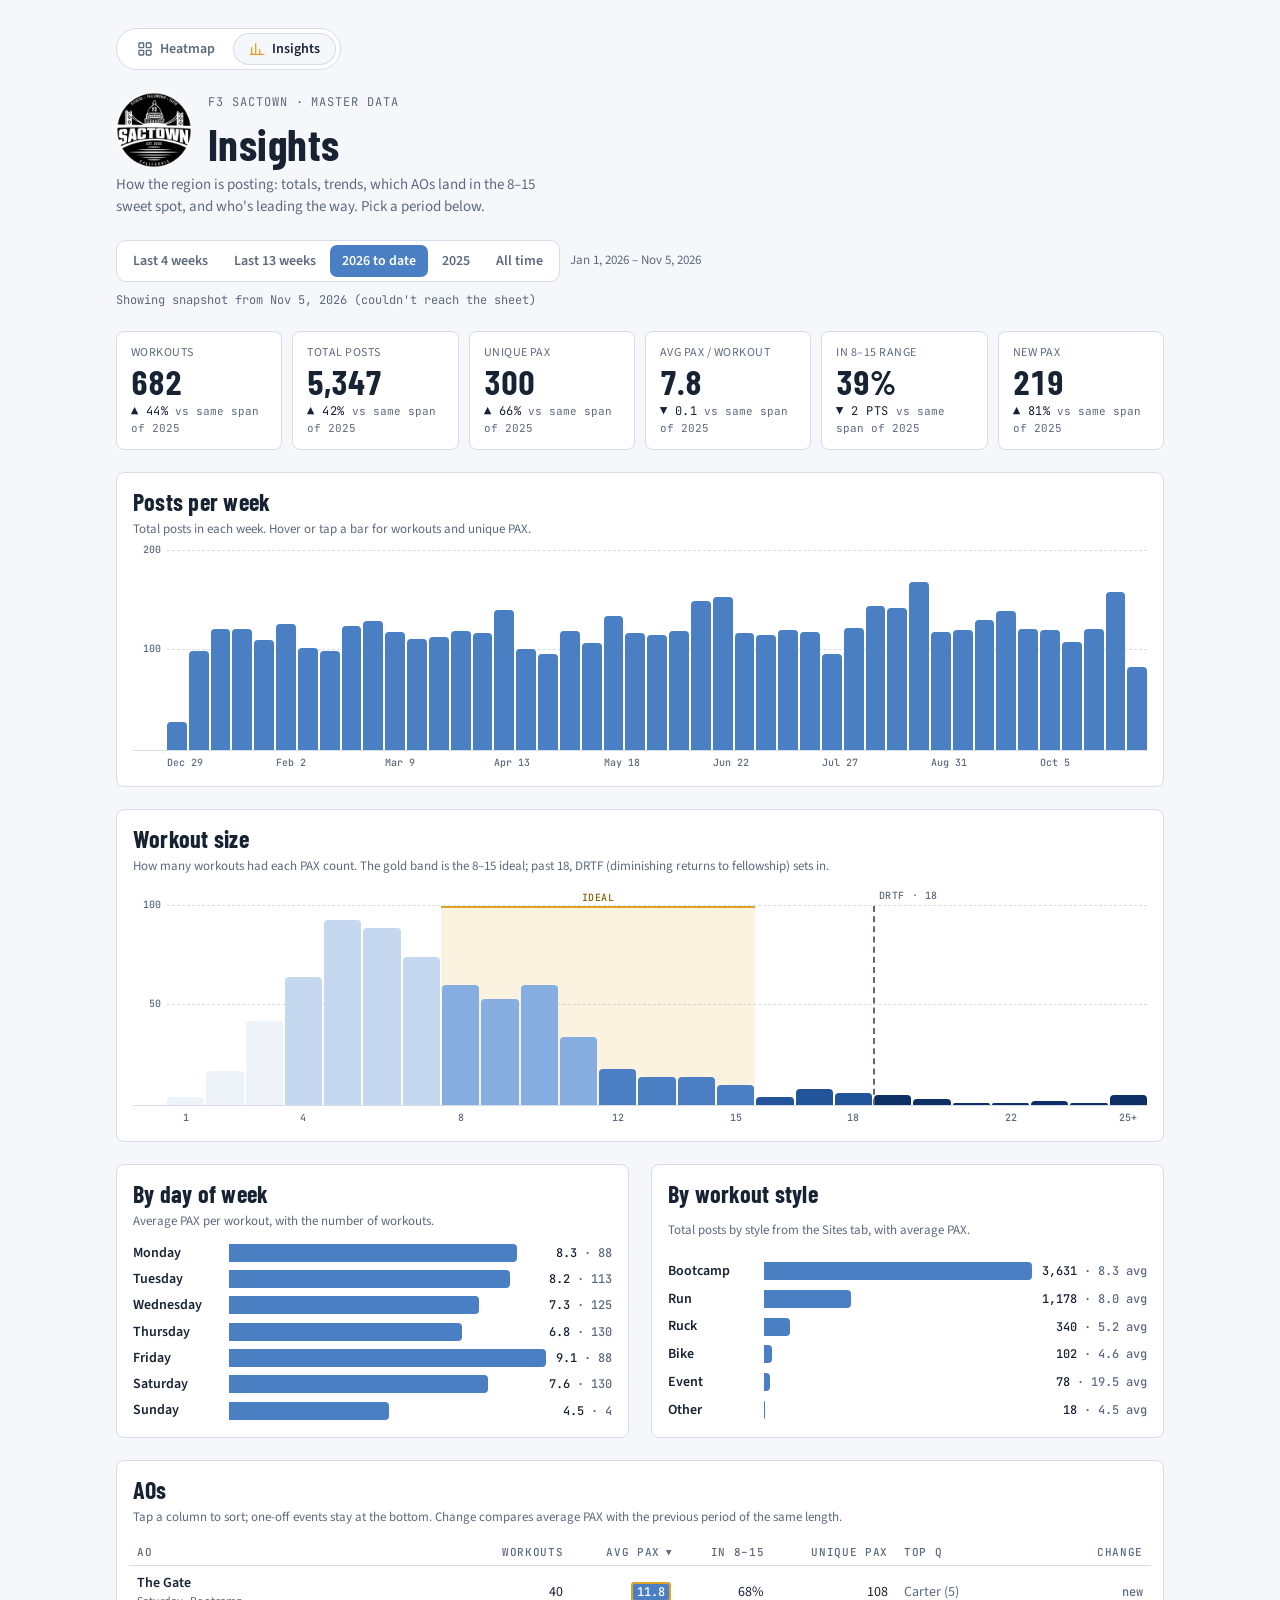
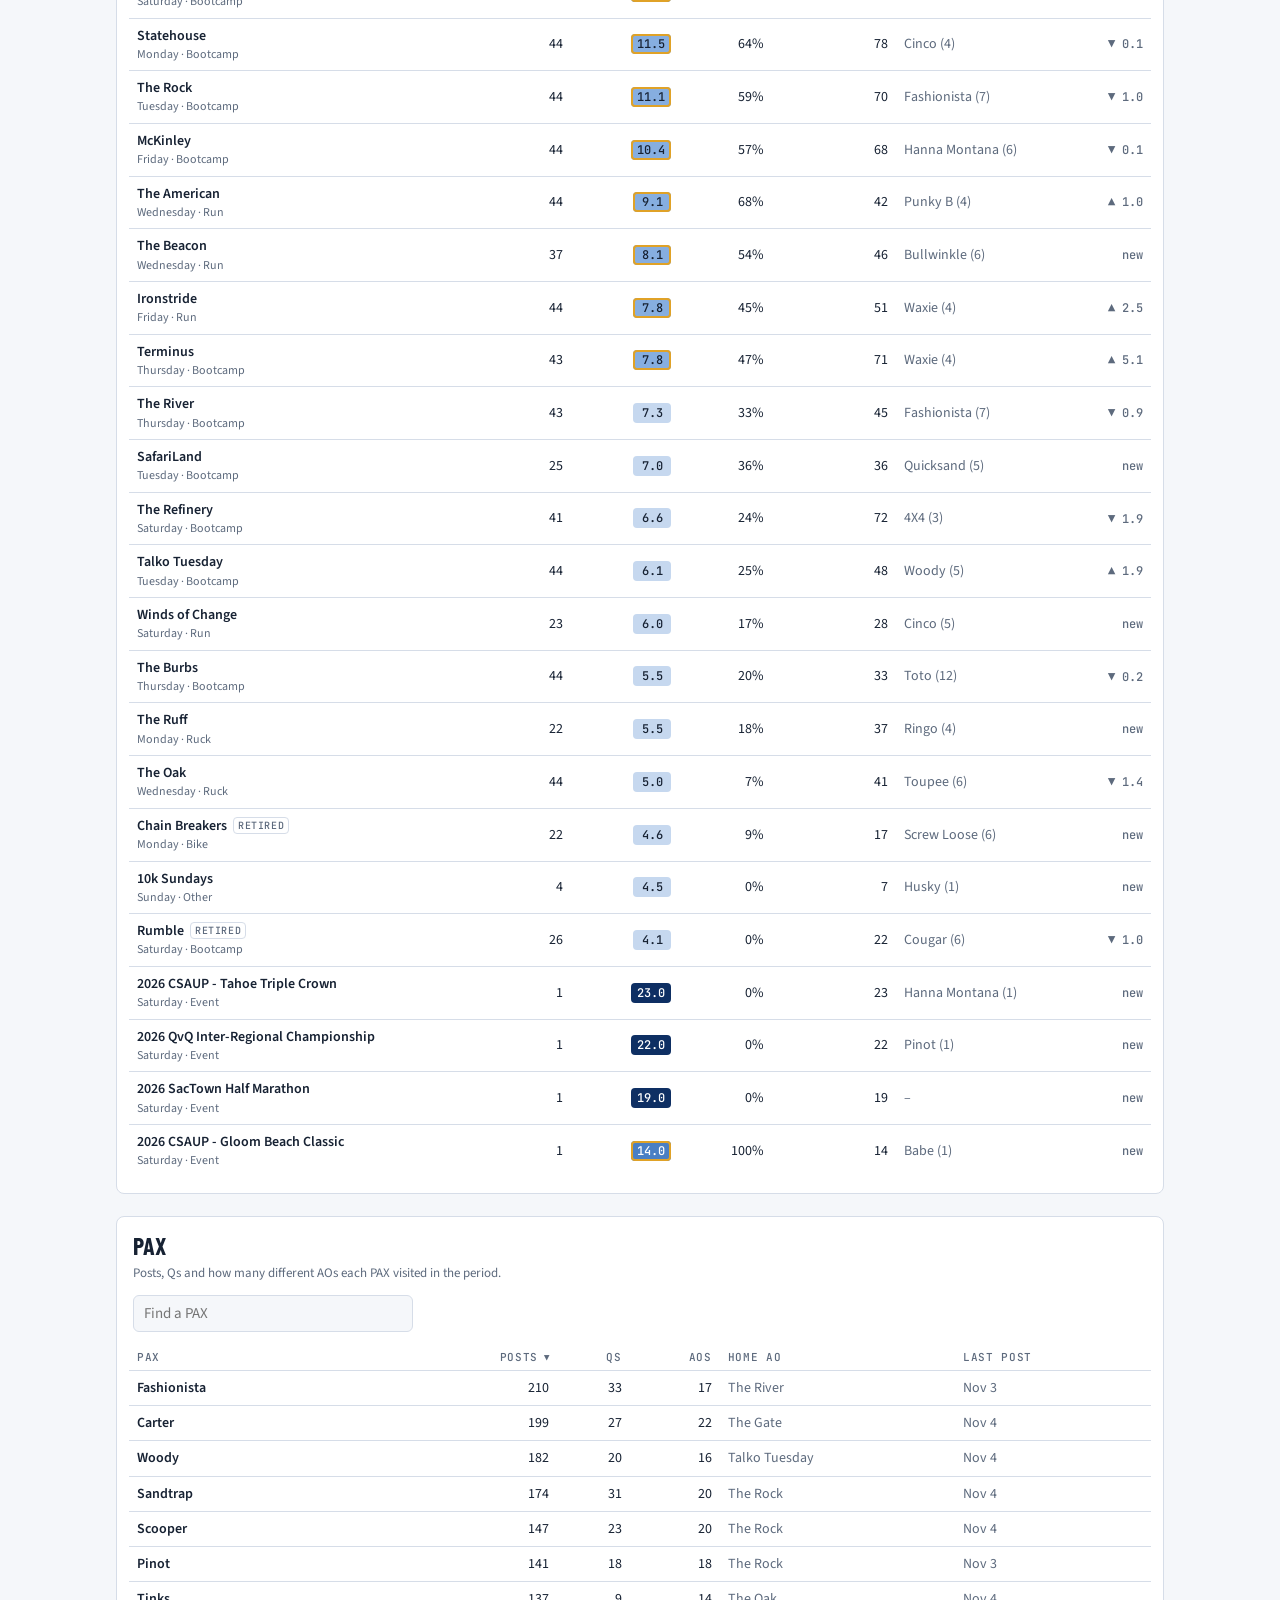
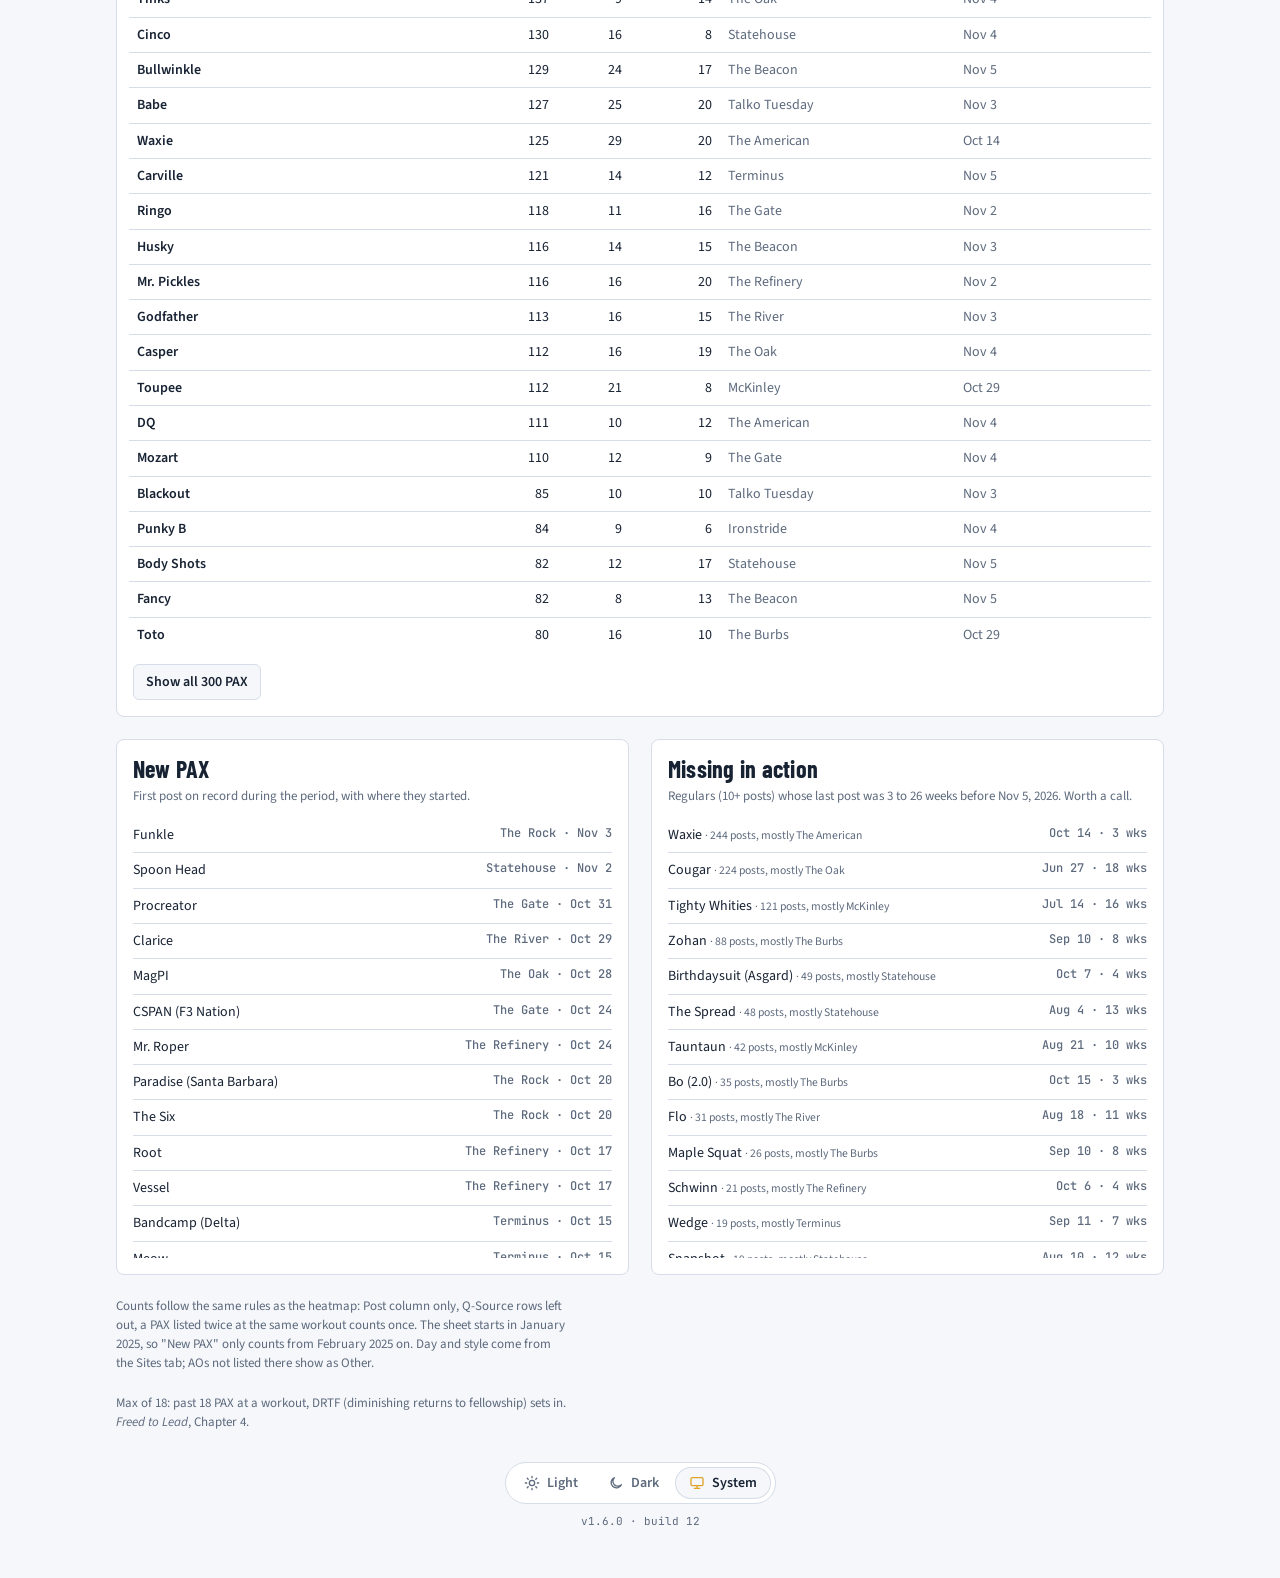
==== insights.html @ cd1b88bc "Add Insights page and split shared code into data.js, site.css, site.js (v1.6.0, build 12) Co-Author" ====
<!doctype html>
<html lang="en">
<head>
<meta charset="utf-8">
<meta name="viewport" content="width=device-width, initial-scale=1, viewport-fit=cover">
<link rel="icon" href="favicon.ico" sizes="any">
<link rel="icon" type="image/png" sizes="32x32" href="icons/favicon-32.png">
<link rel="icon" type="image/png" sizes="192x192" href="icons/icon-192.png">
<link rel="apple-touch-icon" href="icons/apple-touch-icon.png">
<title>SacTown Insights</title>
<meta name="color-scheme" content="light dark">
<script>try{const t=localStorage.getItem("hm-theme");if(t==="light"||t==="dark")document.documentElement.dataset.theme=t}catch(e){}</script>
<link rel="preconnect" href="https://fonts.googleapis.com">
<link rel="stylesheet" href="https://fonts.googleapis.com/css2?family=Barlow+Condensed:wght@600;700&family=Source+Sans+3:wght@400;600&family=JetBrains+Mono:wght@500&display=swap">
<link rel="stylesheet" href="site.css">
<style>
/* Insights: KPI tiles, charts and leaderboards for a chosen period */
.period{display:inline-flex;flex-wrap:wrap;gap:2px;padding:4px;border:1px solid var(--line);border-radius:10px;background:var(--surface)}
.period button{all:unset;cursor:pointer;padding:6px 12px;border-radius:7px;font:600 14px var(--body);color:var(--muted);white-space:nowrap}
.period button:hover{color:var(--ink)}
.period button[aria-pressed="true"]{background:var(--h4);color:var(--t4)}
.period button:focus-visible{outline:2px solid var(--ink);outline-offset:2px}
.range{font-size:13px;color:var(--muted)}

.kpis{display:grid;grid-template-columns:repeat(auto-fit,minmax(150px,1fr));gap:10px}
.kpi{background:var(--surface);border:1px solid var(--line);border-radius:8px;padding:12px 14px;display:grid;gap:4px;align-content:start}
.kpi span{font-size:12px;color:var(--muted);letter-spacing:.04em;text-transform:uppercase}
.kpi b{font-family:var(--display);font-size:34px;line-height:1;font-variant-numeric:tabular-nums}
.kpi small{font-family:var(--mono);font-size:11px;color:var(--muted)}
.kpi small .up::before{content:"▲ "}.kpi small .down::before{content:"▼ "}
.kpi small .up,.kpi small .down{color:var(--ink)}

.panel{background:var(--surface);border:1px solid var(--line);border-radius:8px;padding:16px;display:grid;gap:12px;min-width:0}
.panel h2{font-family:var(--display);font-size:24px;font-weight:700;margin:0;line-height:1.05;letter-spacing:.01em}
.panel .sub{margin:-6px 0 0;font-size:13px;color:var(--muted)}
.two{display:grid;grid-template-columns:1fr 1fr;gap:22px}
@media (max-width:760px){.two{grid-template-columns:1fr}}

/* column charts */
.cols{position:relative;height:200px;display:flex;align-items:flex-end;gap:2px;padding-left:34px;border-bottom:1px solid var(--line)}
.cols .gl{position:absolute;left:34px;right:0;border-top:1px dashed var(--line);pointer-events:none}
.cols .gl span{position:absolute;right:calc(100% + 6px);top:-8px;font:500 10px var(--mono);color:var(--muted)}
.cols .bar{flex:1;min-width:2px;height:100%;display:flex;align-items:flex-end;cursor:default;position:relative;z-index:1}
.cols .bar i{display:block;width:100%;background:var(--h4);border-radius:4px 4px 0 0;min-height:1px}
.cols .bar:hover i,.cols .bar.on i{filter:brightness(1.18)}
.xlab{display:flex;gap:2px;padding-left:34px;font:500 10px var(--mono);color:var(--muted);height:14px;margin-top:5px}
.xlab span{flex:1;min-width:2px;text-align:center;white-space:nowrap;overflow:visible}
.cols .band{position:absolute;bottom:0;top:0;background:color-mix(in srgb,var(--ideal) var(--band-mix,14%),transparent);border-top:2px solid var(--ideal);pointer-events:none;z-index:0}
.cols .band span,.cols .cap span{position:absolute;top:-17px;left:50%;transform:translateX(-50%);font:500 10px var(--mono);letter-spacing:.06em;color:var(--ideal-ink);white-space:nowrap}
.cols .cap{position:absolute;bottom:0;top:0;border-left:2px dashed var(--muted);pointer-events:none;z-index:2}
.cols .cap span{color:var(--muted);left:4px;transform:none}
.hist{margin-top:18px}

/* horizontal bars */
.hbars{display:grid;gap:6px}
.hb{display:grid;grid-template-columns:86px 1fr auto;align-items:center;gap:10px;font-size:14px}
.hb .lab{font-weight:600;white-space:nowrap;overflow:hidden;text-overflow:ellipsis}
.hb .track{height:18px;position:relative}
.hb .track i{position:absolute;inset:0 auto 0 0;background:var(--h4);border-radius:0 4px 4px 0}
.hb .val{font:500 12px var(--mono);color:var(--muted);text-align:right;white-space:nowrap}
.hb .val b{color:var(--ink);font-weight:500}

/* tables */
.tbl-wrap{overflow-x:auto;margin:0 -4px}
table.t{border-collapse:collapse;width:100%;font-size:14px;font-variant-numeric:tabular-nums}
table.t th{font:500 11px var(--mono);letter-spacing:.06em;text-transform:uppercase;color:var(--muted);text-align:right;padding:6px 8px;border-bottom:1px solid var(--line);white-space:nowrap}
table.t th:first-child,table.t td:first-child,table.t th.l{text-align:left}
table.t th button{all:unset;cursor:pointer}
table.t th button:hover{color:var(--ink)}
table.t th button:focus-visible{outline:2px solid var(--ink);outline-offset:2px}
table.t th[aria-sort] button::after{content:" ▼";font-size:9px}
table.t th[aria-sort="ascending"] button::after{content:" ▲"}
table.t td{padding:7px 8px;border-bottom:1px solid var(--line);text-align:right;white-space:nowrap}
table.t td.name{font-weight:600;white-space:normal;min-width:120px}
table.t td.name small{display:block;font-weight:400;font-size:12px;color:var(--muted)}
table.t td.l{text-align:left;color:var(--muted)}
table.t tr:last-child td{border-bottom:0}
.avgcell{display:inline-flex;align-items:center;gap:8px;justify-content:flex-end}
.chip{display:inline-block;min-width:38px;padding:2px 6px;border-radius:4px;font:500 12px var(--mono);text-align:center}
.chip.ideal{box-shadow:inset 0 0 0 2px var(--ideal)}
.delta{font:500 12px var(--mono);color:var(--muted)}
.tag{font:500 10px var(--mono);letter-spacing:.06em;text-transform:uppercase;color:var(--muted);border:1px solid var(--line);border-radius:4px;padding:1px 4px;margin-left:6px;vertical-align:1px}
.tools{display:flex;flex-wrap:wrap;gap:10px;align-items:center}
.tools input{font:15px var(--body);color:var(--ink);background:var(--bg);border:1px solid var(--line);border-radius:6px;padding:7px 10px;min-width:0;flex:1;max-width:280px}
.tools input:focus-visible{outline:2px solid var(--ink);outline-offset:1px}
.more{font:600 14px var(--body);color:var(--ink);background:var(--bg);border:1px solid var(--line);border-radius:6px;padding:7px 12px;cursor:pointer;justify-self:start}
.more:focus-visible{outline:2px solid var(--ink);outline-offset:2px}
.list{display:grid;gap:0;margin:0;padding:0;list-style:none;font-size:14px}
.list li{display:flex;justify-content:space-between;gap:12px;padding:7px 0;border-bottom:1px solid var(--line)}
.list li:last-child{border-bottom:0}
.list li span:last-child{color:var(--muted);font:500 12px var(--mono);text-align:right;white-space:nowrap}
.empty{color:var(--muted);font-size:14px;margin:0}

[data-theme="dark"] .cols .band{--band-mix:9%}
@media (prefers-color-scheme:dark){:root:not([data-theme="light"]) .cols .band{--band-mix:9%}}
#tip{position:fixed;z-index:10;pointer-events:none;background:var(--ink);color:var(--bg);font:500 12px var(--mono);padding:6px 8px;border-radius:5px;white-space:pre;line-height:1.5;opacity:0;transition:opacity .08s}
#tip.on{opacity:1}
@media (max-width:600px){.cols{height:160px;padding-left:28px}.cols .gl{left:28px}.xlab{padding-left:28px}.hb{grid-template-columns:72px 1fr auto;font-size:13px}.kpi b{font-size:28px}}
</style>
</head>
<body>

<div class="wrap">
  <nav class="tabs" aria-label="Pages">
    <a href="./"><svg viewBox="0 0 24 24" fill="none" stroke="currentColor" stroke-width="2" stroke-linejoin="round" aria-hidden="true"><rect x="3" y="3" width="7" height="7" rx="1"/><rect x="14" y="3" width="7" height="7" rx="1"/><rect x="3" y="14" width="7" height="7" rx="1"/><rect x="14" y="14" width="7" height="7" rx="1"/></svg>Heatmap</a>
    <a href="insights.html" aria-current="page"><svg viewBox="0 0 24 24" fill="none" stroke="currentColor" stroke-width="2" stroke-linecap="round" aria-hidden="true"><path d="M4 20V10M10 20V4M16 20v-7M22 20H2"/></svg>Insights</a>
  </nav>  <header>
    <a class="brand" href="https://f3sactown.com/" aria-label="F3 SacTown home"><img src="icons/icon-192.png" alt="F3 SacTown logo" width="76" height="76"></a>
    <div class="eyebrow">F3 SacTown · Master Data</div>
    <h1 id="title">Insights</h1>
    <p class="lede">How the region is posting: totals, trends, which AOs land in the 8–15 sweet spot, and who's leading the way. Pick a period below.</p>
  </header>

  <div class="controls">
    <div class="period" id="period" role="group" aria-label="Period"></div>
    <span class="range" id="range"></span>
  </div>
  <span class="source" id="source" style="margin-top:-12px">Loading…</span>

  <div class="kpis" id="kpis"></div>

  <section class="panel">
    <h2 id="trendTitle">Posts per week</h2>
    <p class="sub">Total posts in each <span id="trendUnit">week</span>. Hover or tap a bar for workouts and unique PAX.</p>
    <div><div class="cols" id="trend"></div><div class="xlab" id="trendX"></div></div>
  </section>

  <section class="panel">
    <h2>Workout size</h2>
    <p class="sub">How many workouts had each PAX count. The gold band is the 8–15 ideal; past 18, DRTF (diminishing returns to fellowship) sets in.</p>
    <div class="hist"><div class="cols" id="hist"></div><div class="xlab" id="histX"></div></div>
  </section>

  <div class="two">
    <section class="panel">
      <h2>By day of week</h2>
      <p class="sub">Average PAX per workout, with the number of workouts.</p>
      <div class="hbars" id="dow"></div>
    </section>
    <section class="panel">
      <h2>By workout style</h2>
      <p class="sub">Total posts by style from the Sites tab, with average PAX.</p>
      <div class="hbars" id="style"></div>
    </section>
  </div>

  <section class="panel">
    <h2>AOs</h2>
    <p class="sub">Tap a column to sort; one-off events stay at the bottom. Change compares average PAX with the previous period of the same length.</p>
    <div class="tbl-wrap"><table class="t" id="aoTable"></table></div>
  </section>

  <section class="panel">
    <h2>PAX</h2>
    <p class="sub">Posts, Qs and how many different AOs each PAX visited in the period.</p>
    <div class="tools"><input type="search" id="paxSearch" placeholder="Find a PAX" aria-label="Find a PAX"></div>
    <div class="tbl-wrap"><table class="t" id="paxTable"></table></div>
    <button class="more" id="paxMore" type="button"></button>
  </section>

  <div class="two">
    <section class="panel">
      <h2>New PAX</h2>
      <p class="sub">First post on record during the period, with where they started.</p>
      <ul class="list" id="newPax"></ul>
    </section>
    <section class="panel">
      <h2>Missing in action</h2>
      <p class="sub" id="miaSub">Regulars (10+ posts) whose last post was 3 to 26 weeks ago. Worth a call.</p>
      <ul class="list" id="mia"></ul>
    </section>
  </div>

  <p class="notes">Counts follow the same rules as the heatmap: Post column only, Q-Source rows left out, a PAX listed twice at the same workout counts once. The sheet starts in January 2025, so "New PAX" only counts from February 2025 on. Day and style come from the Sites tab; AOs not listed there show as Other.</p>
  <p class="notes">Max of 18: past 18 PAX at a workout, DRTF (diminishing returns to fellowship) sets in. <cite>Freed to Lead</cite>, Chapter 4.</p>
  <footer class="foot" id="foot"></footer>
</div>
<div id="tip" role="tooltip"></div>

<script src="data.js"></script>
<script src="site.js"></script>
<script src="insights.js"></script>
</body>
</html>
---- site.css ----
/* Shared by every page: colour tokens (light + dark), type, header, stats, notes, tabs and footer */
*{box-sizing:border-box}body{margin:0}
:root{
  --bg:#f5f7fa; --surface:#ffffff; --ink:#172233; --muted:#5d6a7d; --line:#d6dde8;
  --h1:#eef3fa; --h2:#c6d8ef; --h3:#86aee0; --h4:#4a7fc4; --h5:#22549a; --h6:#0e2f63;
  --t1:#172233; --t2:#172233; --t3:#172233; --t4:#ffffff; --t5:#ffffff; --t6:#ffffff;
  --ideal:#e0a227; --ideal-ink:#8a5f0b;
  --display:"Barlow Condensed","Arial Narrow",system-ui,sans-serif;
  --body:"Source Sans 3",system-ui,-apple-system,"Segoe UI",sans-serif;
  --mono:"JetBrains Mono",ui-monospace,Menlo,monospace;
  color-scheme:light;
}
/* Dark theme: the heat ramp runs dim to bright so busy workouts still stand out */
@media (prefers-color-scheme:dark){:root:not([data-theme="light"]){
  --bg:#0f1520; --surface:#171f2d; --ink:#e6ecf5; --muted:#93a1b5; --line:#2b3649;
  --h1:#1f2b3f; --h2:#27416b; --h3:#2f5f9f; --h4:#4a86d2; --h5:#8ab5ec; --h6:#d2e3f9;
  --t1:#e6ecf5; --t2:#e6ecf5; --t3:#ffffff; --t4:#ffffff; --t5:#0e1a2e; --t6:#0e1a2e;
  --ideal:#e8b03a; --ideal-ink:#e8b84a;
  color-scheme:dark;
}}
:root[data-theme="dark"]{
  --bg:#0f1520; --surface:#171f2d; --ink:#e6ecf5; --muted:#93a1b5; --line:#2b3649;
  --h1:#1f2b3f; --h2:#27416b; --h3:#2f5f9f; --h4:#4a86d2; --h5:#8ab5ec; --h6:#d2e3f9;
  --t1:#e6ecf5; --t2:#e6ecf5; --t3:#ffffff; --t4:#ffffff; --t5:#0e1a2e; --t6:#0e1a2e;
  --ideal:#e8b03a; --ideal-ink:#e8b84a;
  color-scheme:dark;
}
body{background:var(--bg);color:var(--ink);font-family:var(--body);font-size:15px;line-height:1.45}
.wrap{max-width:1080px;margin:0 auto;padding-block:28px 48px;padding-left:max(16px,env(safe-area-inset-left,0px));padding-right:max(16px,env(safe-area-inset-right,0px));display:grid;gap:22px}
header{display:grid;grid-template-columns:auto 1fr;column-gap:16px;row-gap:6px;align-items:center}
.brand{grid-row:1 / span 2;display:block;line-height:0;border-radius:50%}
.brand img{width:76px;height:76px;display:block}
.brand:focus-visible{outline:2px solid var(--ink);outline-offset:3px}
header .lede{grid-column:1 / -1}
@media (max-width:600px){.brand img{width:56px;height:56px}header{column-gap:12px}}
.eyebrow{font-family:var(--mono);font-size:12px;letter-spacing:.08em;text-transform:uppercase;color:var(--muted)}
h1{font-family:var(--display);font-weight:700;font-size:clamp(30px,5vw,44px);line-height:1;margin:0;text-wrap:balance;letter-spacing:.01em}
.lede{margin:0;color:var(--muted);max-width:62ch}
.controls{display:flex;flex-wrap:wrap;align-items:center;gap:10px}
.controls button,.controls select{font:600 15px var(--body);color:var(--ink);background:var(--surface);border:1px solid var(--line);border-radius:6px;padding:8px 12px;cursor:pointer}
.controls select{min-width:180px}
.controls button:focus-visible,.controls select:focus-visible{outline:2px solid var(--ink);outline-offset:2px}
.controls button:disabled{opacity:.4;cursor:default}
.source{font-size:12px;color:var(--muted);font-family:var(--mono)}
.stats{display:flex;flex-wrap:wrap;gap:10px 28px}
.stat{display:grid}
.stat b{font-family:var(--display);font-size:30px;line-height:1;font-variant-numeric:tabular-nums}
.stat span{font-size:12px;color:var(--muted);letter-spacing:.04em;text-transform:uppercase}
.empty{padding:28px;text-align:center;color:var(--muted)}
.detail{background:var(--surface);border:1px solid var(--line);border-radius:8px;padding:14px 16px;display:grid;gap:6px;min-height:64px}
.detail h2{font-family:var(--display);font-size:22px;margin:0;font-weight:600}
.detail p{margin:0;color:var(--muted)}
.notes.version{font-family:var(--mono);font-size:11px}
footer.foot{display:grid;justify-items:center;gap:10px;padding-top:8px}
footer.foot .notes.version{text-align:center}
.theme{display:inline-flex;gap:2px;padding:4px;border:1px solid var(--line);border-radius:999px;background:var(--surface)}
.theme button{all:unset;cursor:pointer;display:inline-flex;align-items:center;gap:7px;padding:6px 14px;border-radius:999px;font:600 14px var(--body);color:var(--muted)}
.theme button svg{width:16px;height:16px;flex:none}
.theme button:hover{color:var(--ink)}
.theme button[aria-checked="true"]{background:var(--bg);color:var(--ink);box-shadow:inset 0 0 0 1px var(--line)}
.theme button[aria-checked="true"] svg{color:var(--ideal)}
.theme button:focus-visible{outline:2px solid var(--ink);outline-offset:2px}
.notes{font-size:13px;color:var(--muted);margin:0;max-width:75ch}
/* Page tabs: same pill shape as the theme switch */
.tabs{display:inline-flex;gap:2px;padding:4px;border:1px solid var(--line);border-radius:999px;background:var(--surface);justify-self:start}
.tabs a{display:inline-flex;align-items:center;gap:7px;padding:6px 16px;border-radius:999px;font:600 14px var(--body);color:var(--muted);text-decoration:none}
.tabs a svg{width:16px;height:16px;flex:none}
.tabs a:hover{color:var(--ink)}
.tabs a[aria-current="page"]{background:var(--bg);color:var(--ink);box-shadow:inset 0 0 0 1px var(--line)}
.tabs a[aria-current="page"] svg{color:var(--ideal)}
.tabs a:focus-visible{outline:2px solid var(--ink);outline-offset:2px}
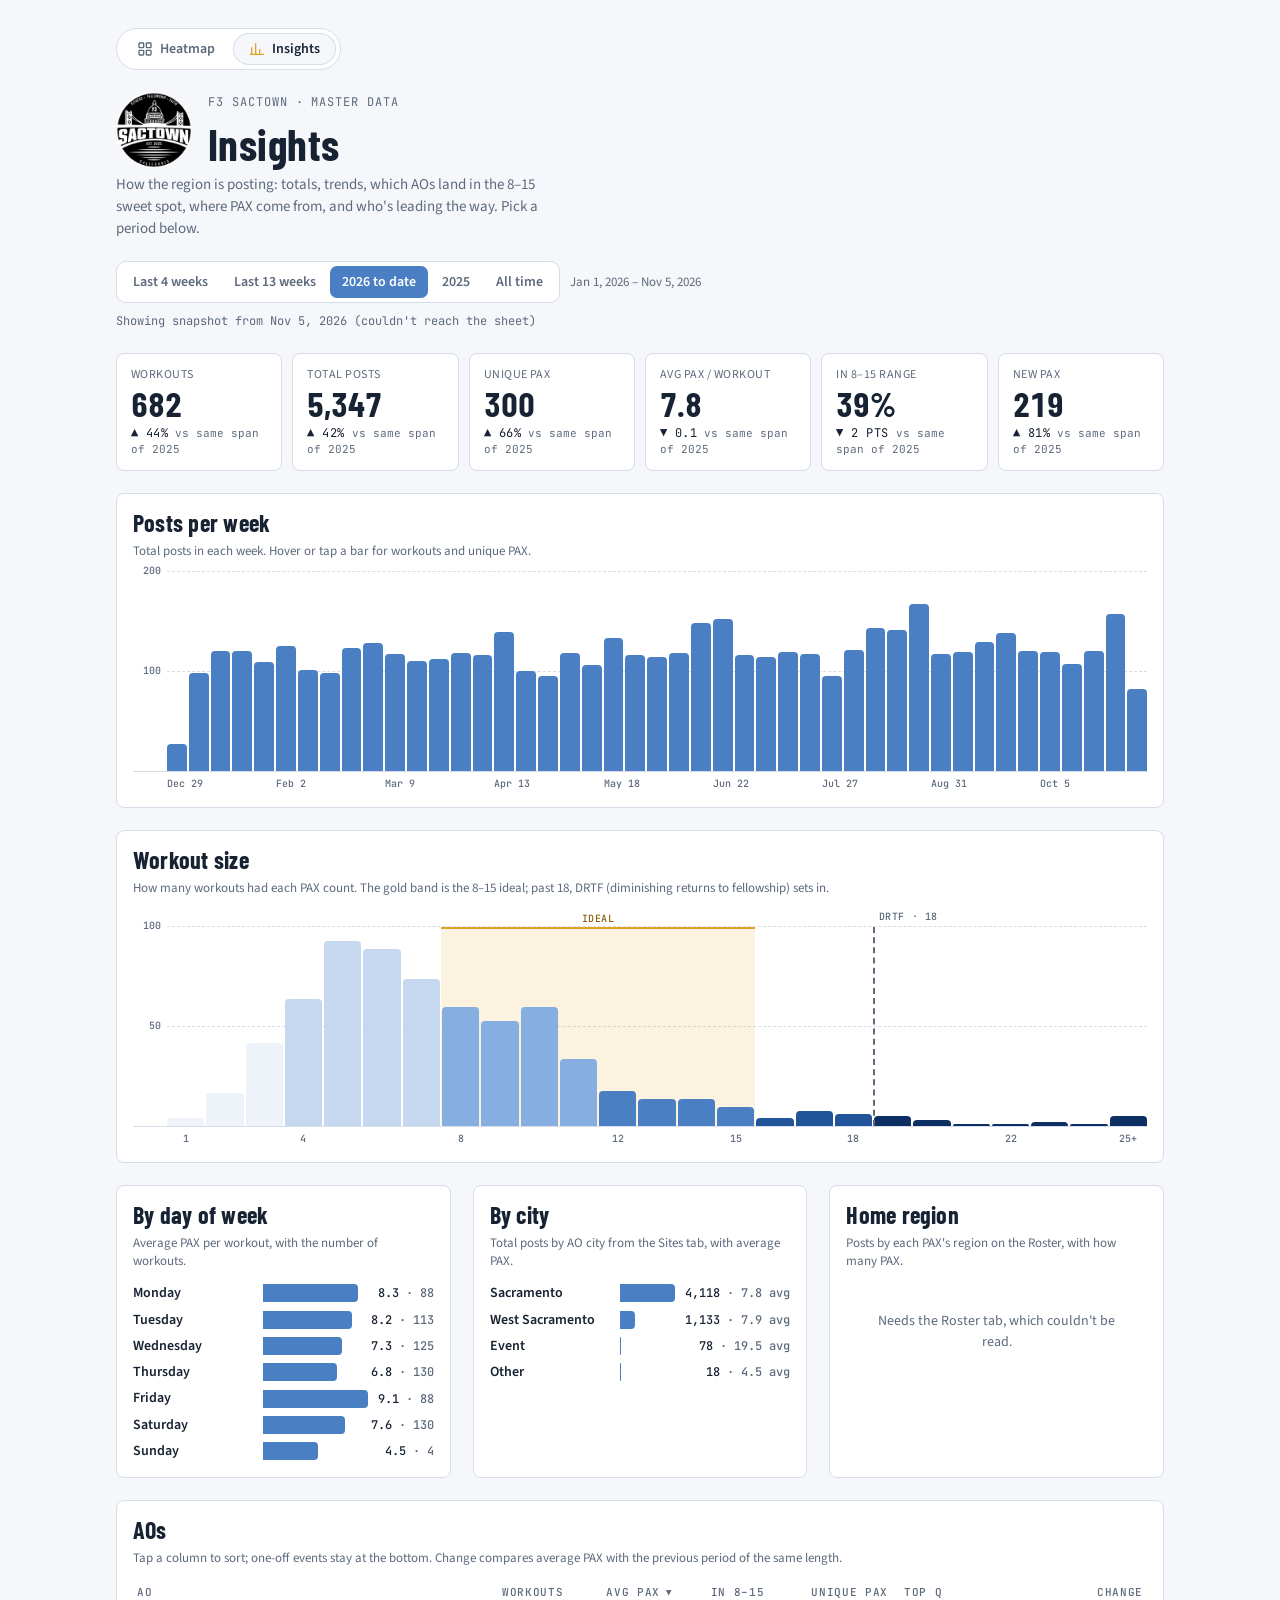
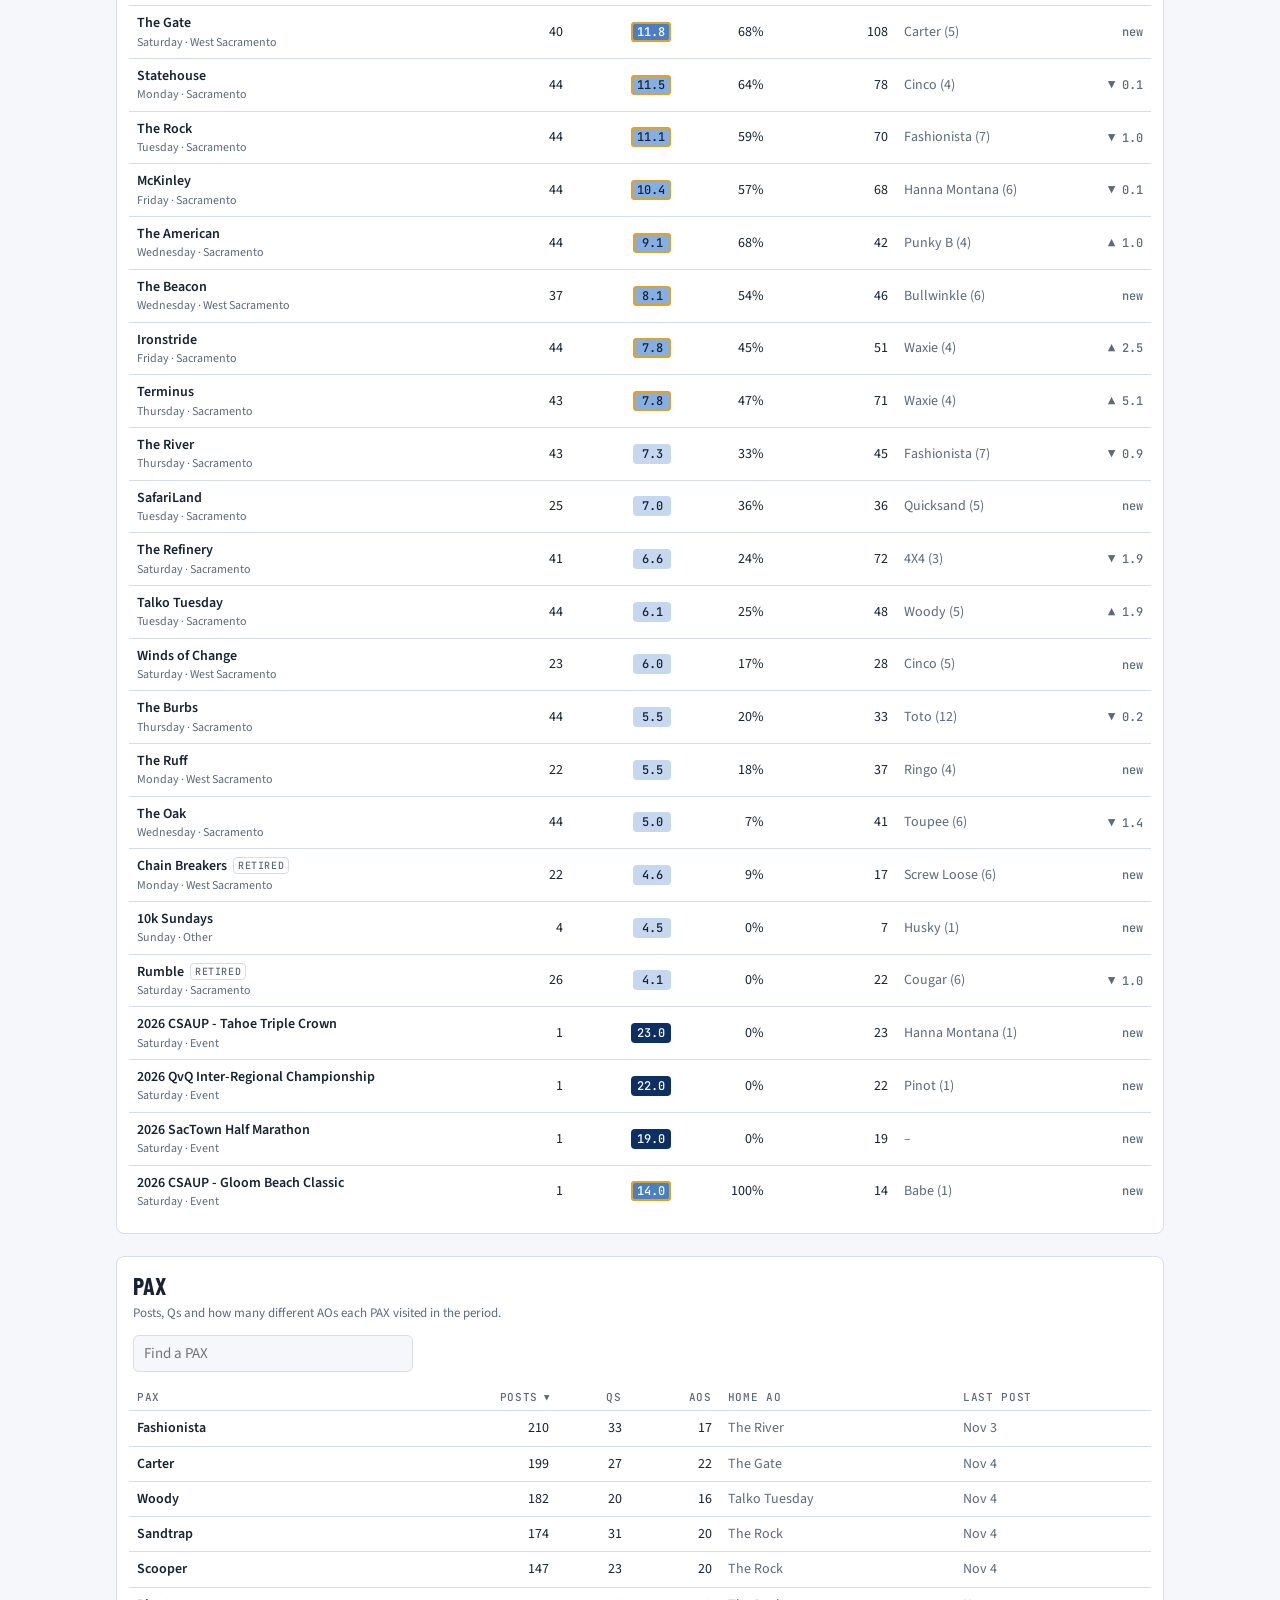
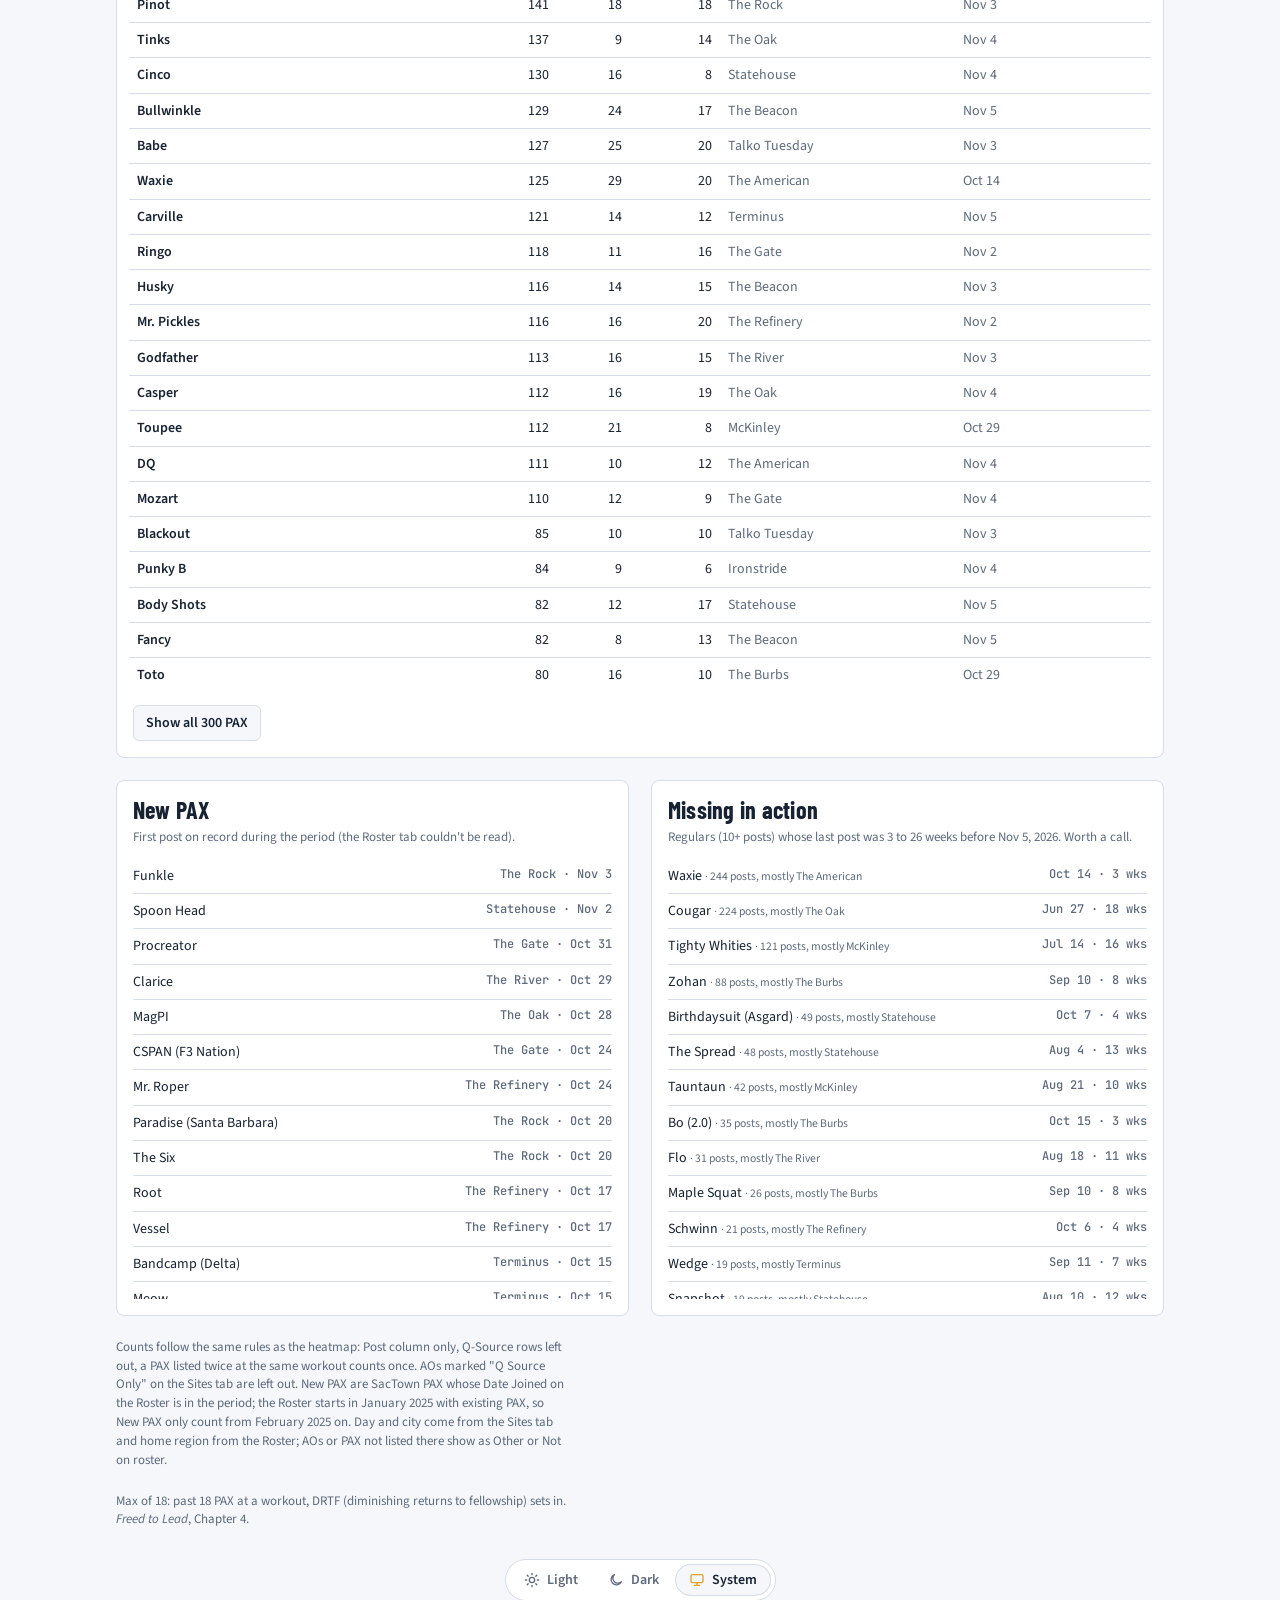
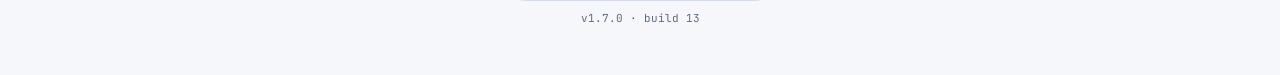
==== commit a6df0139: "Use only the agreed sheet columns; Insights by city and home region (v1.7.0, build 13) Co-Authored-B" ====
--- a/insights.html
+++ b/insights.html
@@ -30,11 +30,13 @@
 .kpi small .up::before{content:"▲ "}.kpi small .down::before{content:"▼ "}
 .kpi small .up,.kpi small .down{color:var(--ink)}
 
-.panel{background:var(--surface);border:1px solid var(--line);border-radius:8px;padding:16px;display:grid;gap:12px;min-width:0}
+.panel{background:var(--surface);border:1px solid var(--line);border-radius:8px;padding:16px;display:grid;gap:12px;min-width:0;align-content:start}
 .panel h2{font-family:var(--display);font-size:24px;font-weight:700;margin:0;line-height:1.05;letter-spacing:.01em}
 .panel .sub{margin:-6px 0 0;font-size:13px;color:var(--muted)}
 .two{display:grid;grid-template-columns:1fr 1fr;gap:22px}
 @media (max-width:760px){.two{grid-template-columns:1fr}}
+.three{display:grid;grid-template-columns:repeat(auto-fit,minmax(300px,1fr));gap:22px}
+@media (max-width:600px){.three{grid-template-columns:1fr}}
 
 /* column charts */
 .cols{position:relative;height:200px;display:flex;align-items:flex-end;gap:2px;padding-left:34px;border-bottom:1px solid var(--line)}
@@ -53,7 +55,7 @@
 
 /* horizontal bars */
 .hbars{display:grid;gap:6px}
-.hb{display:grid;grid-template-columns:86px 1fr auto;align-items:center;gap:10px;font-size:14px}
+.hb{display:grid;grid-template-columns:8.6em 1fr auto;align-items:center;gap:10px;font-size:14px}
 .hb .lab{font-weight:600;white-space:nowrap;overflow:hidden;text-overflow:ellipsis}
 .hb .track{height:18px;position:relative}
 .hb .track i{position:absolute;inset:0 auto 0 0;background:var(--h4);border-radius:0 4px 4px 0}
@@ -95,7 +97,7 @@
 @media (prefers-color-scheme:dark){:root:not([data-theme="light"]) .cols .band{--band-mix:9%}}
 #tip{position:fixed;z-index:10;pointer-events:none;background:var(--ink);color:var(--bg);font:500 12px var(--mono);padding:6px 8px;border-radius:5px;white-space:pre;line-height:1.5;opacity:0;transition:opacity .08s}
 #tip.on{opacity:1}
-@media (max-width:600px){.cols{height:160px;padding-left:28px}.cols .gl{left:28px}.xlab{padding-left:28px}.hb{grid-template-columns:72px 1fr auto;font-size:13px}.kpi b{font-size:28px}}
+@media (max-width:600px){.cols{height:160px;padding-left:28px}.cols .gl{left:28px}.xlab{padding-left:28px}.hb{grid-template-columns:8.6em 1fr auto;font-size:13px}.kpi b{font-size:28px}}
 </style>
 </head>
 <body>
@@ -108,7 +110,7 @@
     <a class="brand" href="https://f3sactown.com/" aria-label="F3 SacTown home"><img src="icons/icon-192.png" alt="F3 SacTown logo" width="76" height="76"></a>
     <div class="eyebrow">F3 SacTown · Master Data</div>
     <h1 id="title">Insights</h1>
-    <p class="lede">How the region is posting: totals, trends, which AOs land in the 8–15 sweet spot, and who's leading the way. Pick a period below.</p>
+    <p class="lede">How the region is posting: totals, trends, which AOs land in the 8–15 sweet spot, where PAX come from, and who's leading the way. Pick a period below.</p>
   </header>
 
   <div class="controls">
@@ -131,16 +133,21 @@
     <div class="hist"><div class="cols" id="hist"></div><div class="xlab" id="histX"></div></div>
   </section>
 
-  <div class="two">
+  <div class="three">
     <section class="panel">
       <h2>By day of week</h2>
       <p class="sub">Average PAX per workout, with the number of workouts.</p>
       <div class="hbars" id="dow"></div>
     </section>
     <section class="panel">
-      <h2>By workout style</h2>
-      <p class="sub">Total posts by style from the Sites tab, with average PAX.</p>
-      <div class="hbars" id="style"></div>
+      <h2>By city</h2>
+      <p class="sub">Total posts by AO city from the Sites tab, with average PAX.</p>
+      <div class="hbars" id="city"></div>
+    </section>
+    <section class="panel">
+      <h2>Home region</h2>
+      <p class="sub">Posts by each PAX's region on the Roster, with how many PAX.</p>
+      <div class="hbars" id="region"></div>
     </section>
   </div>
 
@@ -161,7 +168,7 @@
   <div class="two">
     <section class="panel">
       <h2>New PAX</h2>
-      <p class="sub">First post on record during the period, with where they started.</p>
+      <p class="sub" id="newPaxSub"></p>
       <ul class="list" id="newPax"></ul>
     </section>
     <section class="panel">
@@ -171,7 +178,7 @@
     </section>
   </div>
 
-  <p class="notes">Counts follow the same rules as the heatmap: Post column only, Q-Source rows left out, a PAX listed twice at the same workout counts once. The sheet starts in January 2025, so "New PAX" only counts from February 2025 on. Day and style come from the Sites tab; AOs not listed there show as Other.</p>
+  <p class="notes">Counts follow the same rules as the heatmap: Post column only, Q-Source rows left out, a PAX listed twice at the same workout counts once. AOs marked "Q Source Only" on the Sites tab are left out. New PAX are SacTown PAX whose Date Joined on the Roster is in the period; the Roster starts in January 2025 with existing PAX, so New PAX only count from February 2025 on. Day and city come from the Sites tab and home region from the Roster; AOs or PAX not listed there show as Other or Not on roster.</p>
   <p class="notes">Max of 18: past 18 PAX at a workout, DRTF (diminishing returns to fellowship) sets in. <cite>Freed to Lead</cite>, Chapter 4.</p>
   <footer class="foot" id="foot"></footer>
 </div>
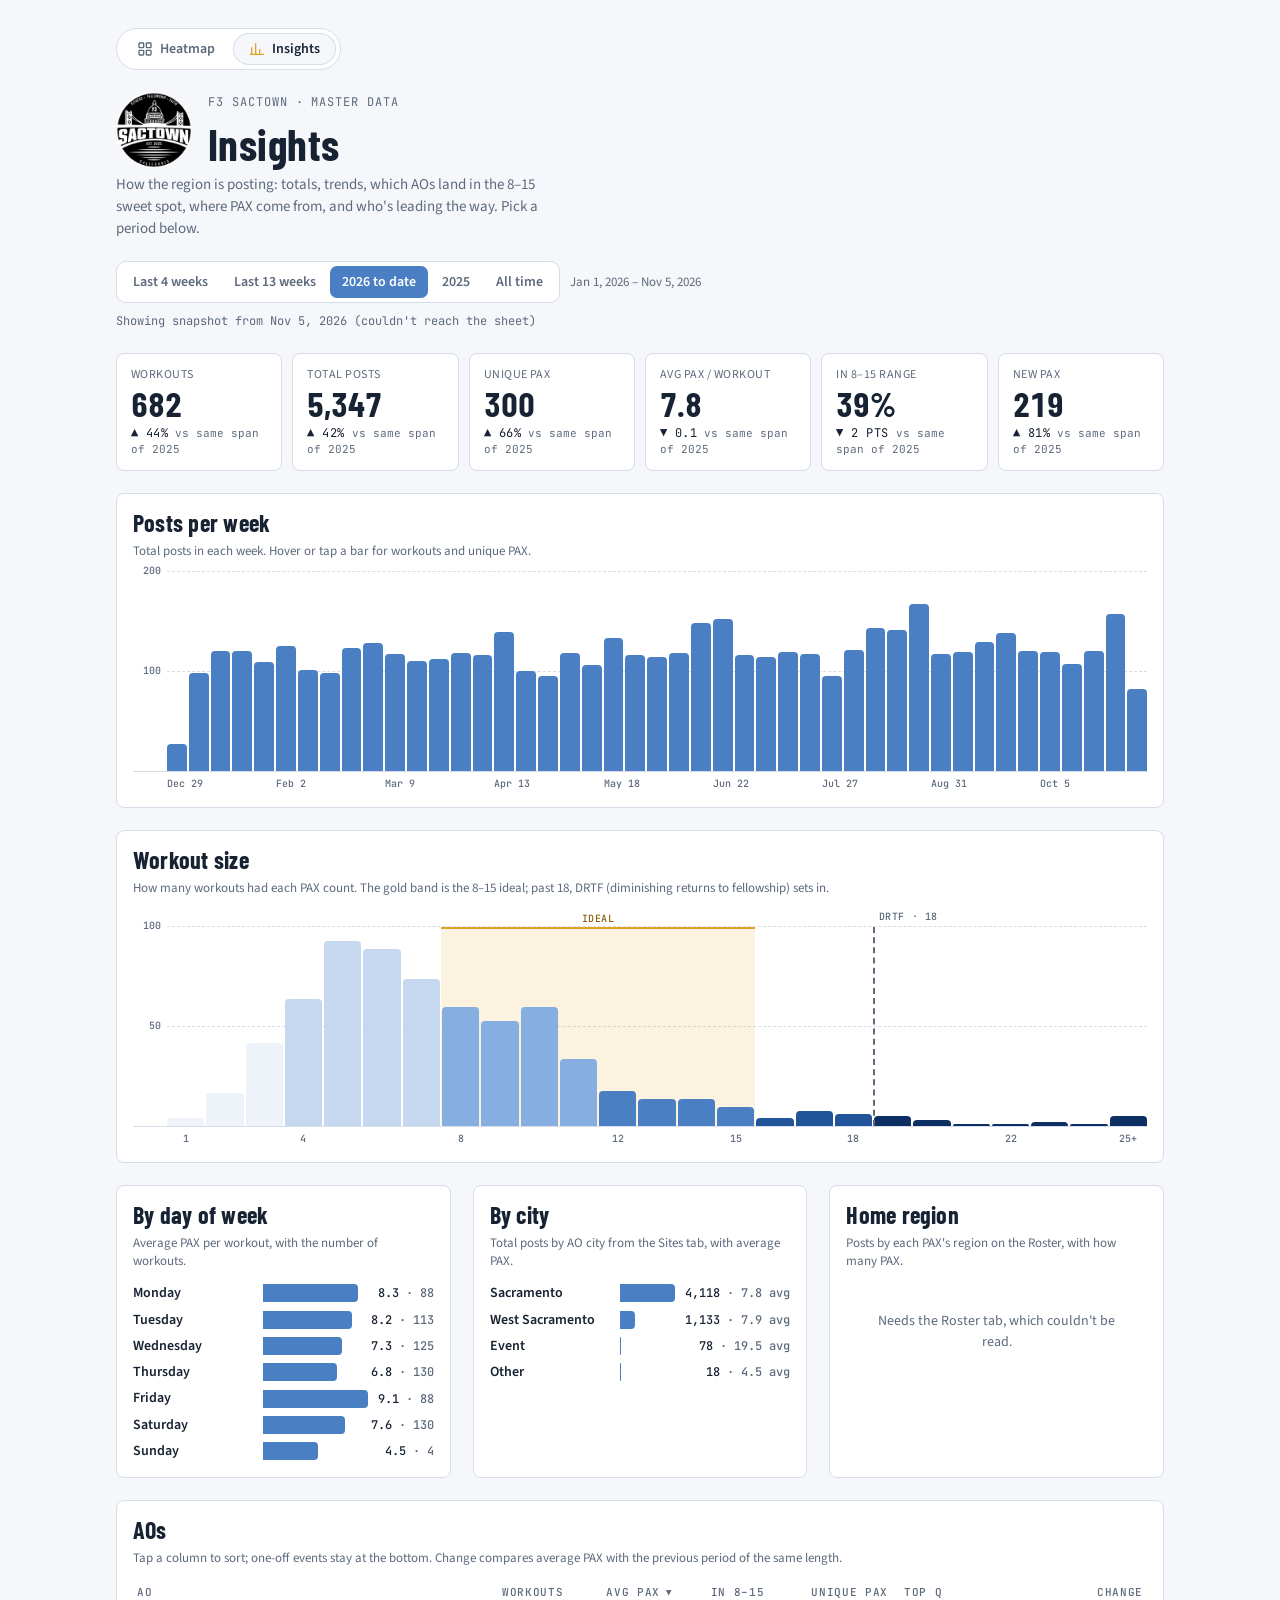
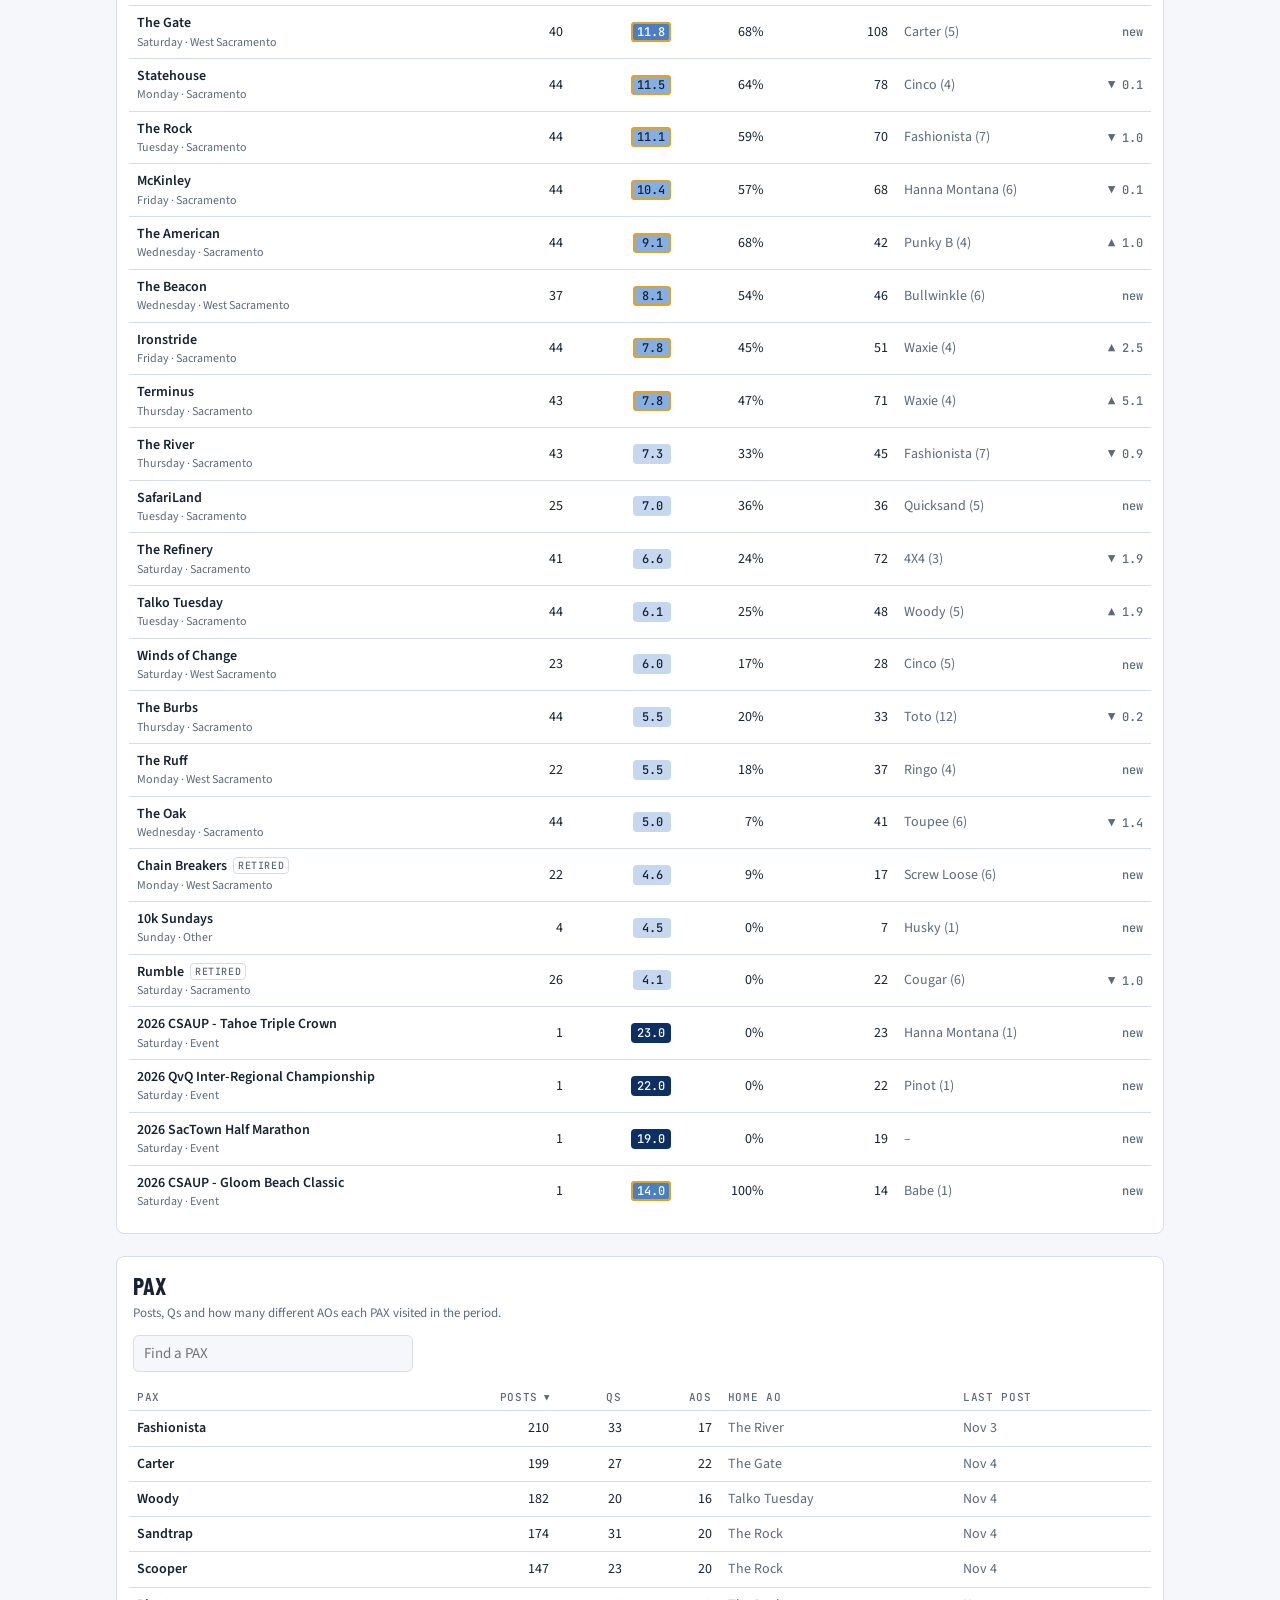
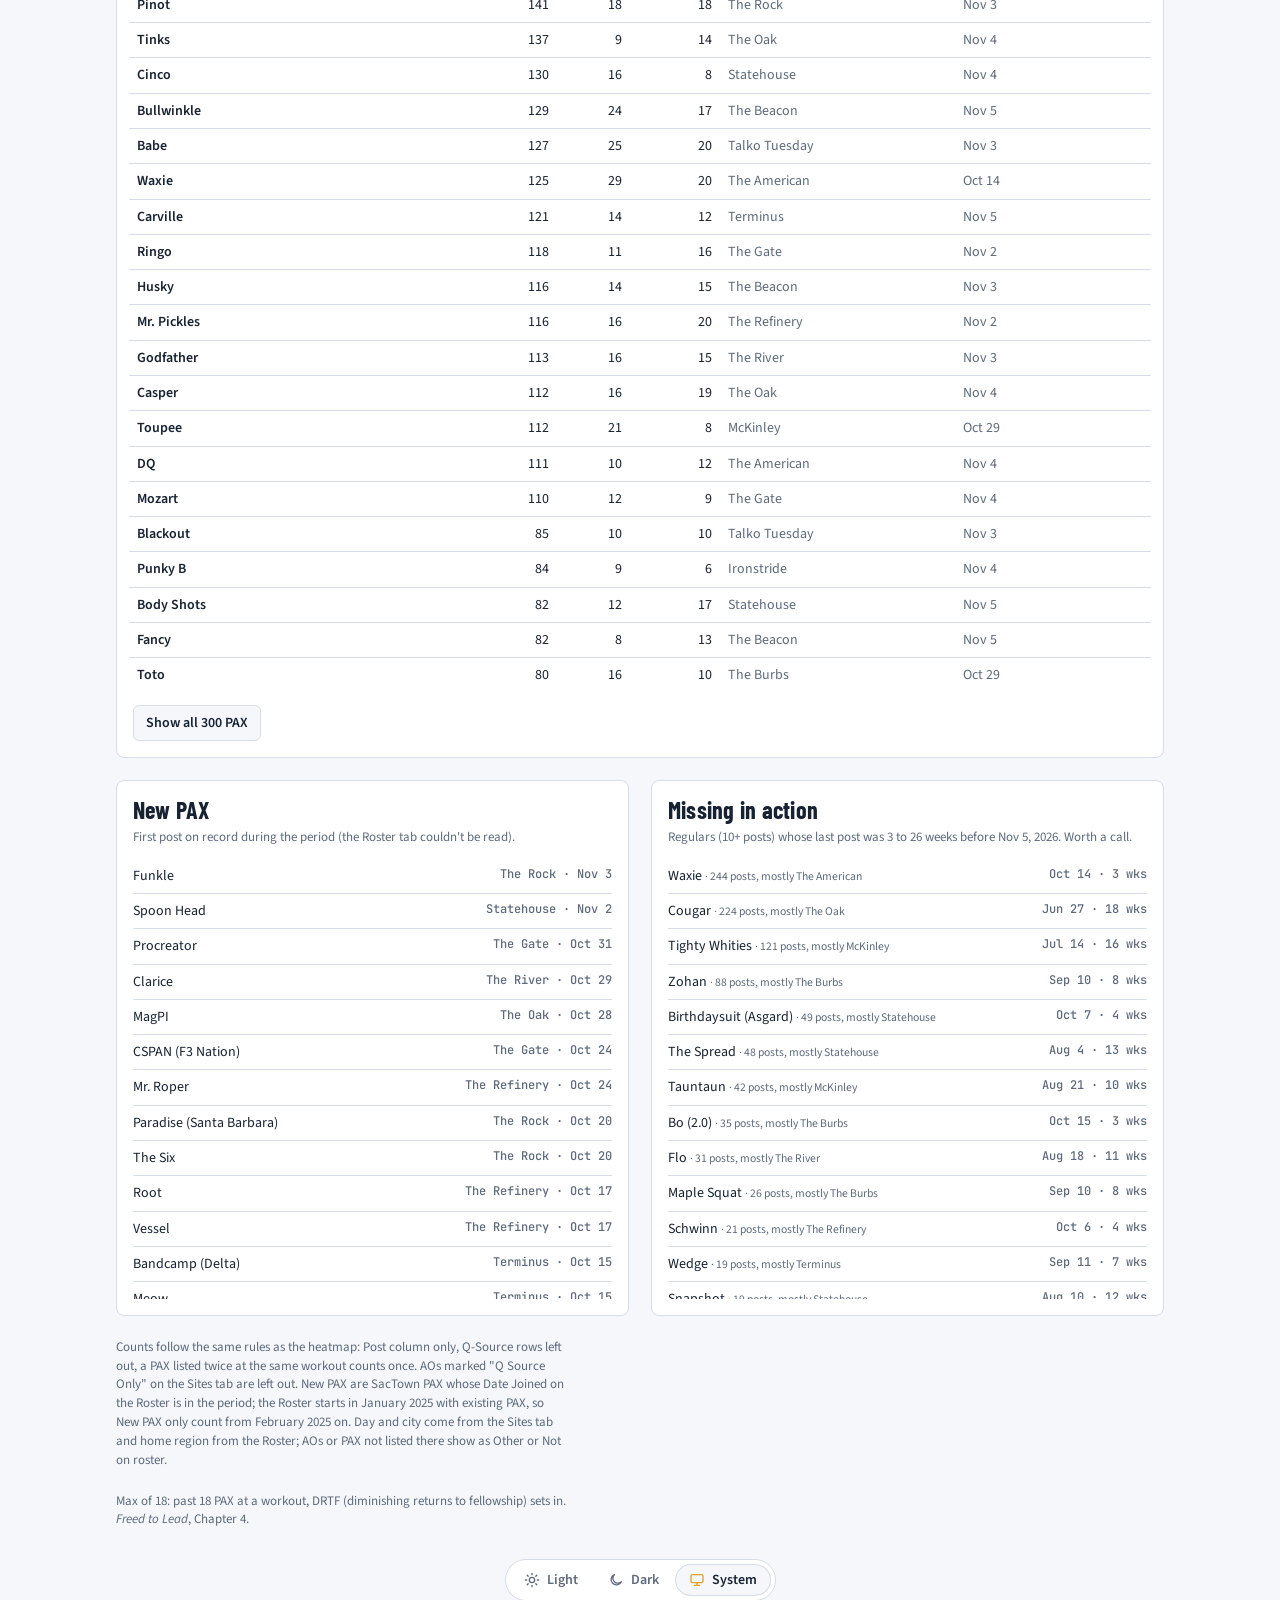
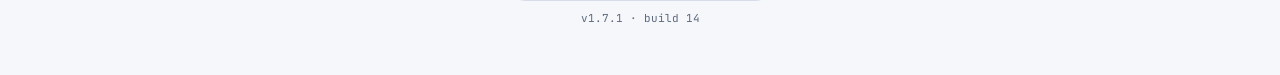
==== commit 2514083a: "Version CSS/JS links so browsers never mix cached files (v1.7.1, build 14) Co-Authored-By: Claude Op" ====
--- a/insights.html
+++ b/insights.html
@@ -12,7 +12,7 @@
 <script>try{const t=localStorage.getItem("hm-theme");if(t==="light"||t==="dark")document.documentElement.dataset.theme=t}catch(e){}</script>
 <link rel="preconnect" href="https://fonts.googleapis.com">
 <link rel="stylesheet" href="https://fonts.googleapis.com/css2?family=Barlow+Condensed:wght@600;700&family=Source+Sans+3:wght@400;600&family=JetBrains+Mono:wght@500&display=swap">
-<link rel="stylesheet" href="site.css">
+<link rel="stylesheet" href="site.css?v=14">
 <style>
 /* Insights: KPI tiles, charts and leaderboards for a chosen period */
 .period{display:inline-flex;flex-wrap:wrap;gap:2px;padding:4px;border:1px solid var(--line);border-radius:10px;background:var(--surface)}
@@ -184,8 +184,8 @@
 </div>
 <div id="tip" role="tooltip"></div>
 
-<script src="data.js"></script>
-<script src="site.js"></script>
-<script src="insights.js"></script>
+<script src="data.js?v=14"></script>
+<script src="site.js?v=14"></script>
+<script src="insights.js?v=14"></script>
 </body>
 </html>
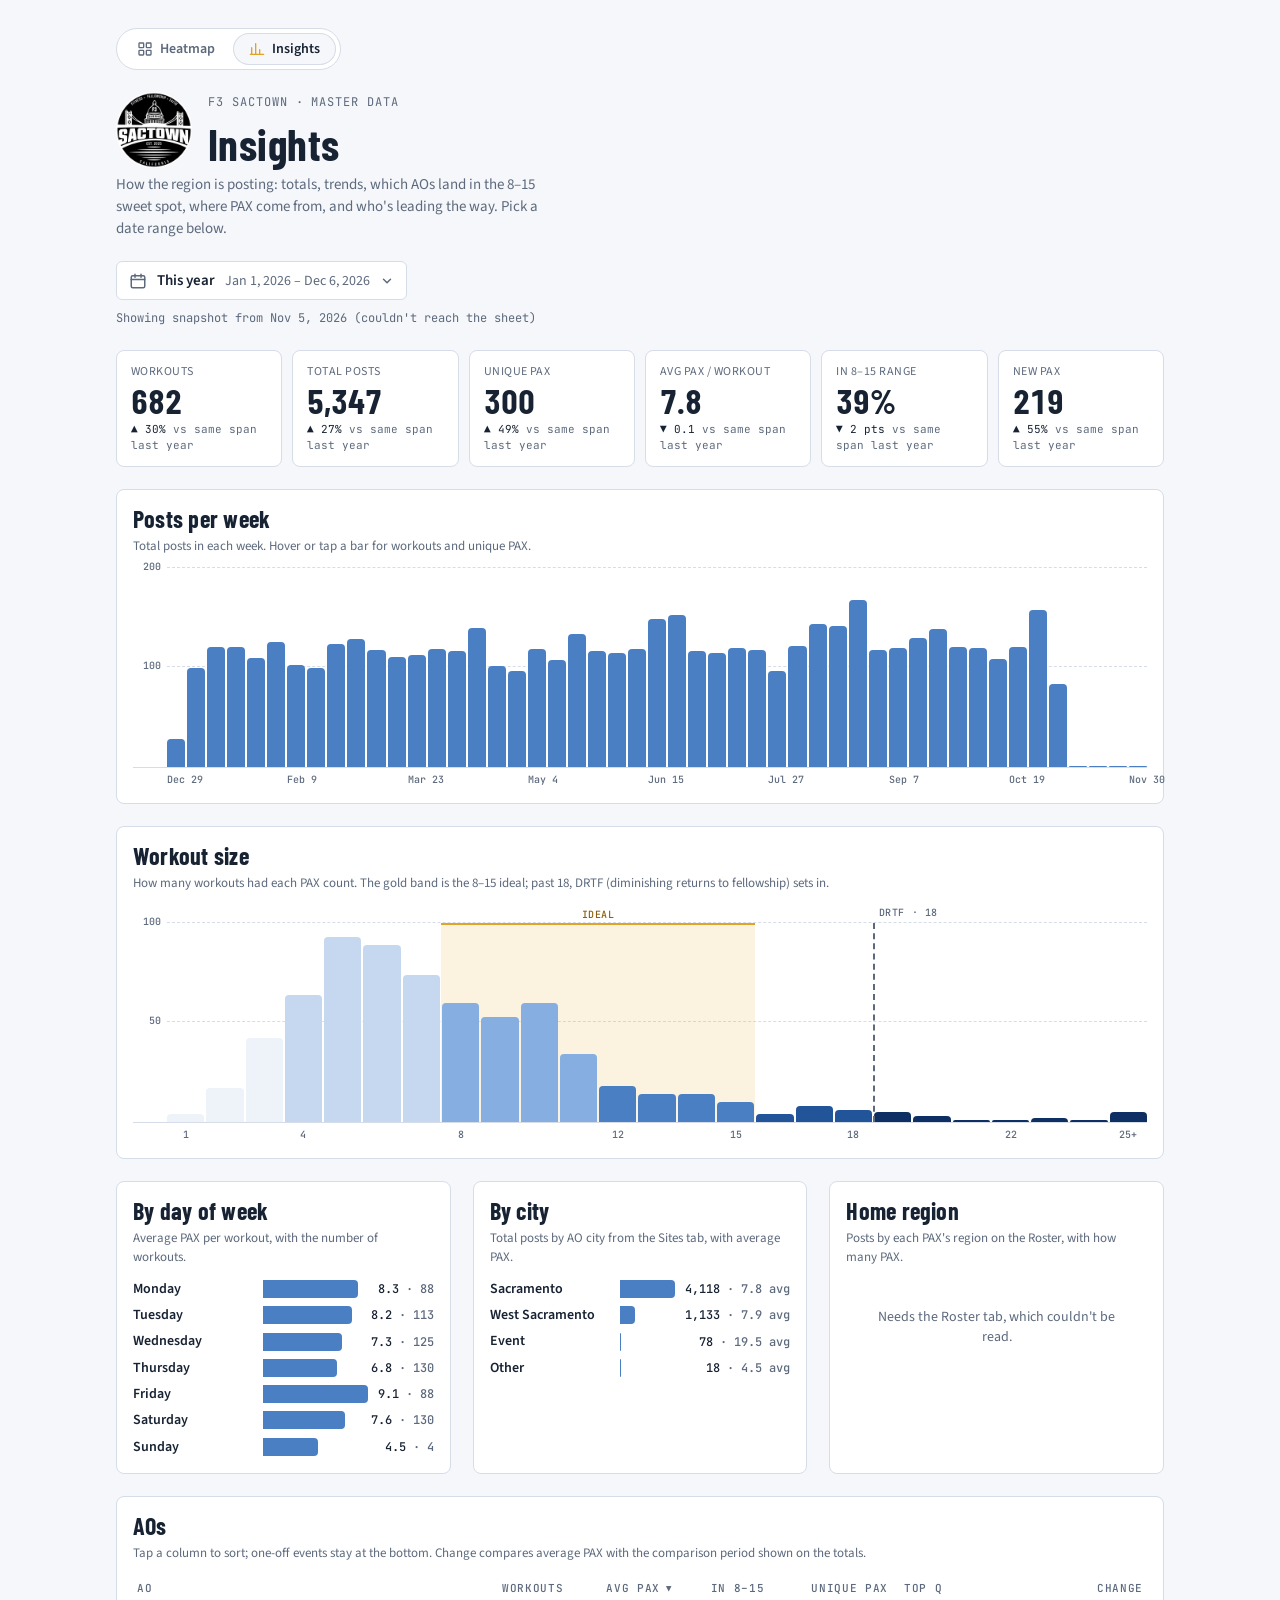
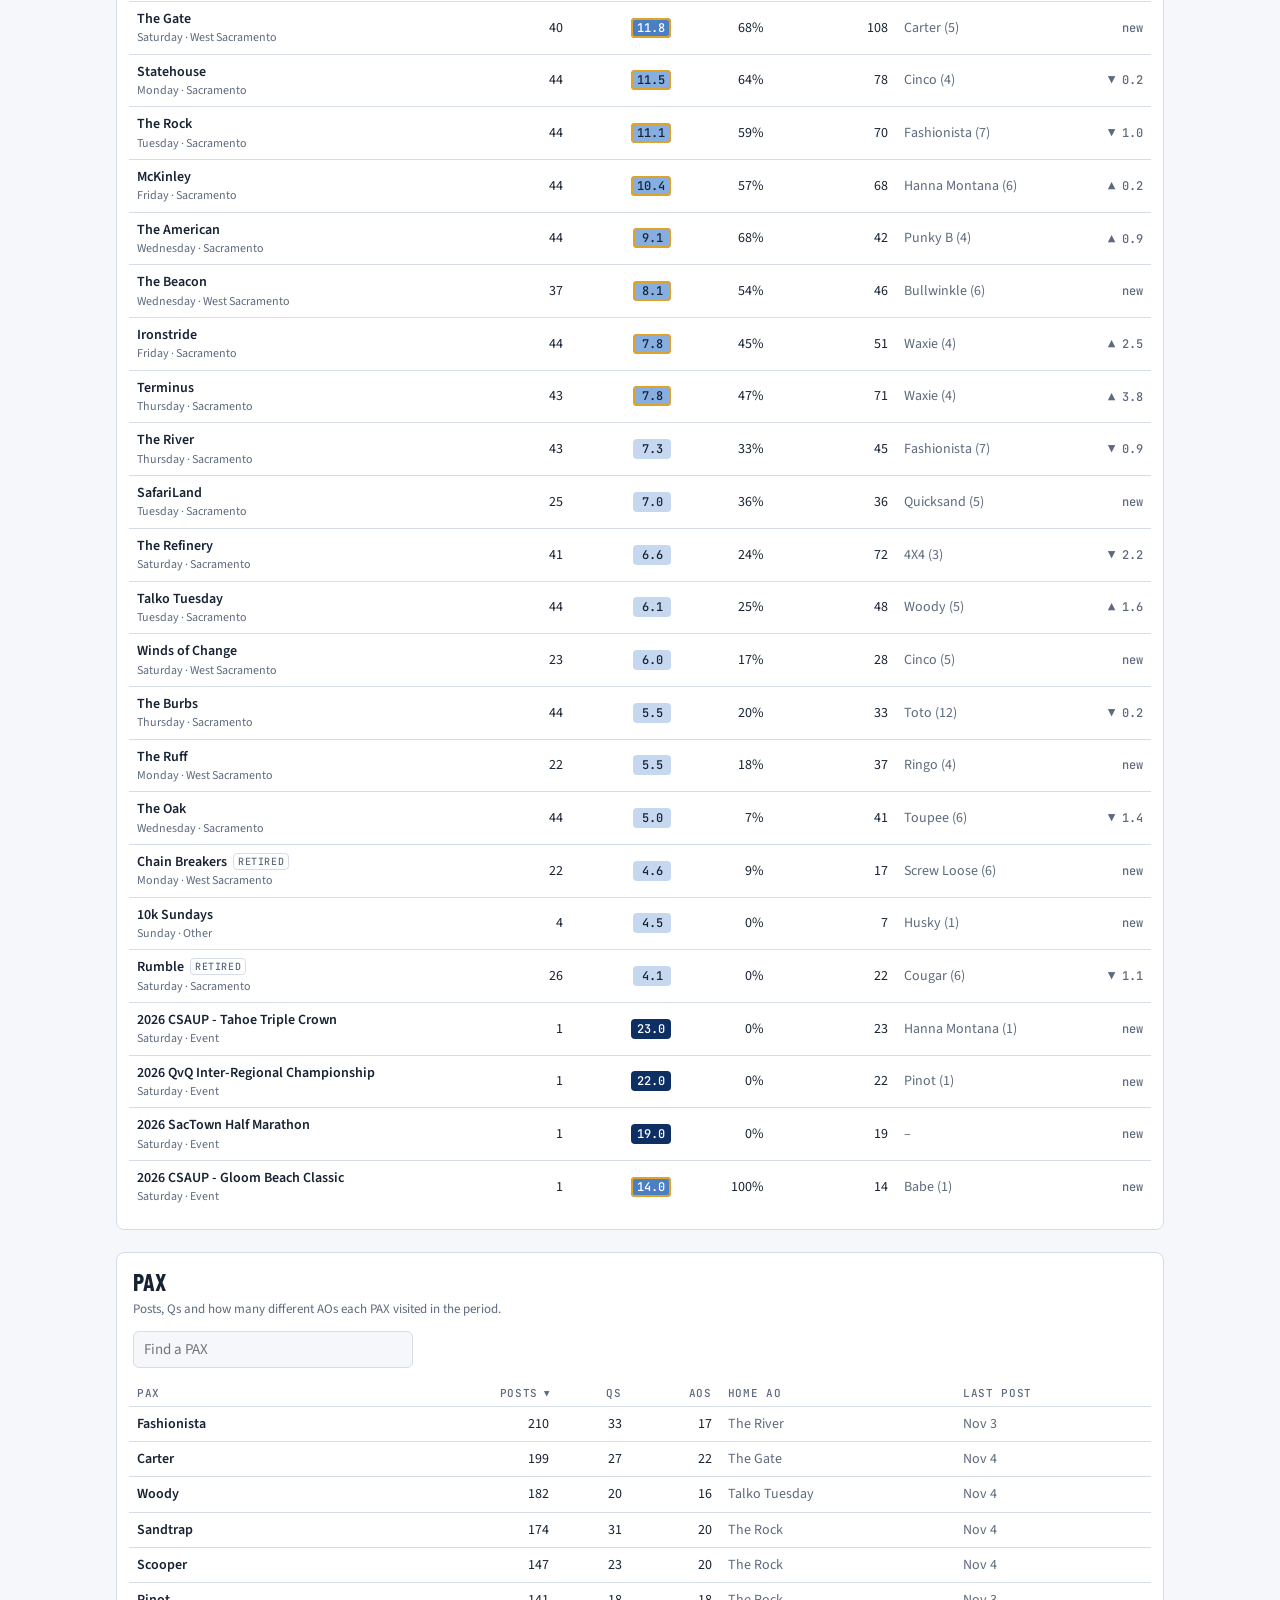
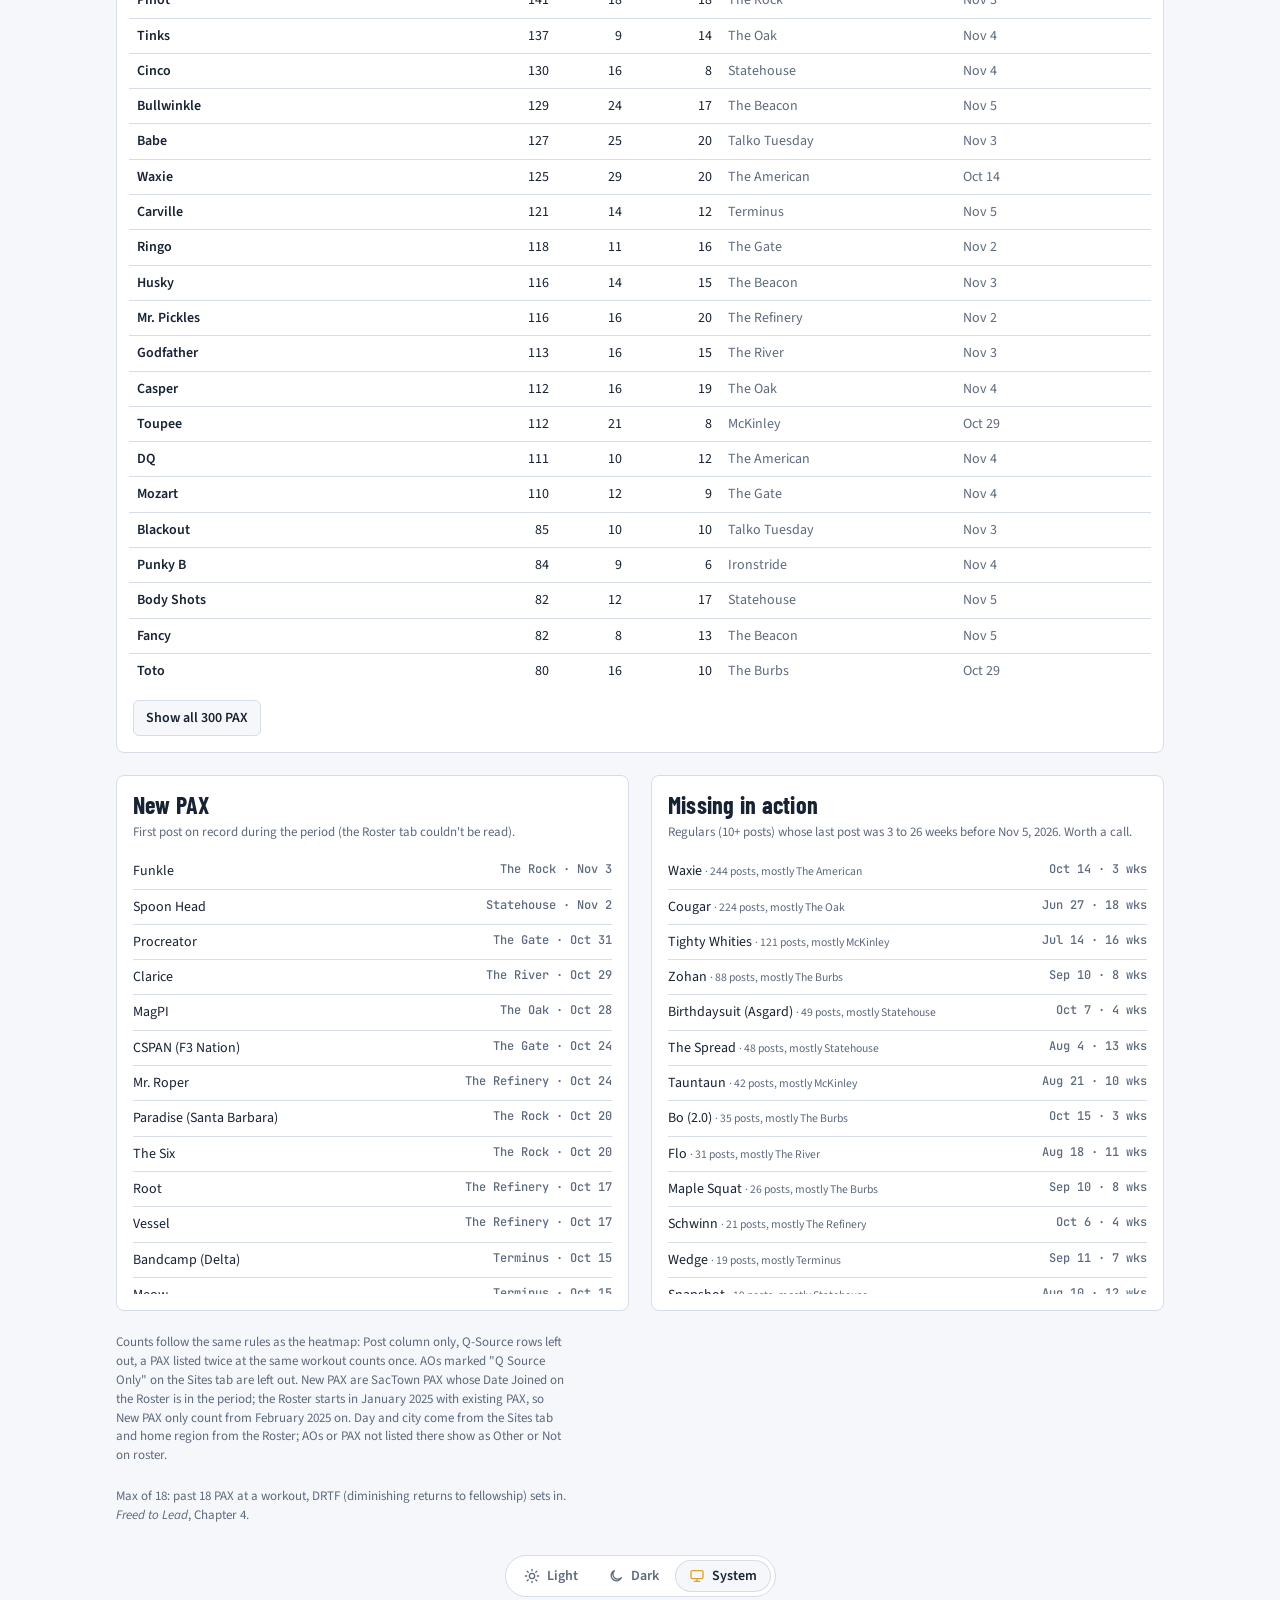
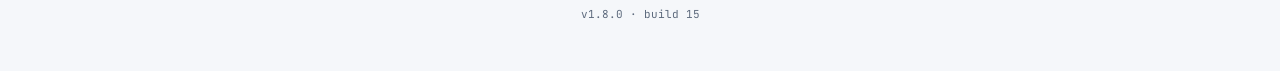
==== commit c77f0f2b: "Insights: date range picker with presets and exact dates (v1.8.0, build 15) Co-Authored-By: Claude O" ====
--- a/insights.html
+++ b/insights.html
@@ -12,19 +12,40 @@
 <script>try{const t=localStorage.getItem("hm-theme");if(t==="light"||t==="dark")document.documentElement.dataset.theme=t}catch(e){}</script>
 <link rel="preconnect" href="https://fonts.googleapis.com">
 <link rel="stylesheet" href="https://fonts.googleapis.com/css2?family=Barlow+Condensed:wght@600;700&family=Source+Sans+3:wght@400;600&family=JetBrains+Mono:wght@500&display=swap">
-<link rel="stylesheet" href="site.css?v=14">
+<link rel="stylesheet" href="site.css?v=15">
 <style>
 /* Insights: KPI tiles, charts and leaderboards for a chosen period */
-.period{display:inline-flex;flex-wrap:wrap;gap:2px;padding:4px;border:1px solid var(--line);border-radius:10px;background:var(--surface)}
-.period button{all:unset;cursor:pointer;padding:6px 12px;border-radius:7px;font:600 14px var(--body);color:var(--muted);white-space:nowrap}
-.period button:hover{color:var(--ink)}
-.period button[aria-pressed="true"]{background:var(--h4);color:var(--t4)}
-.period button:focus-visible{outline:2px solid var(--ink);outline-offset:2px}
-.range{font-size:13px;color:var(--muted)}
+/* Date range picker: one button that opens presets + an exact start/end range */
+.picker{position:relative}
+.pick-btn{display:inline-flex;align-items:center;gap:10px;font:600 15px var(--body);color:var(--ink);background:var(--surface);border:1px solid var(--line);border-radius:8px;padding:8px 12px;cursor:pointer;max-width:100%;text-align:left}
+.pick-btn svg{width:18px;height:18px;flex:none;color:var(--muted)}
+.pick-btn .caret{width:14px;height:14px}
+.pick-btn[aria-expanded="true"]{border-color:var(--h4)}
+.pick-btn:focus-visible{outline:2px solid var(--ink);outline-offset:2px}
+.pick-btn .range{font-weight:400;font-size:14px;color:var(--muted)}
+.pick-pop{position:absolute;top:calc(100% + 6px);left:0;z-index:20;width:min(540px,calc(100vw - 32px));background:var(--surface);border:1px solid var(--line);border-radius:10px;box-shadow:0 12px 32px rgba(10,20,40,.18);display:grid;grid-template-columns:170px 1fr}
+.pick-pop[hidden]{display:none}
+.pick-presets{display:grid;align-content:start;gap:2px;padding:8px;border-right:1px solid var(--line)}
+.pick-presets button{all:unset;cursor:pointer;padding:8px 10px;border-radius:6px;font:600 14px var(--body);color:var(--ink)}
+.pick-presets button:hover{background:var(--bg)}
+.pick-presets button[aria-pressed="true"]{background:var(--h4);color:var(--t4)}
+.pick-presets button:focus-visible{outline:2px solid var(--ink);outline-offset:-2px}
+.pick-custom{display:grid;gap:12px;padding:14px 16px;align-content:start}
+.pick-custom h3{margin:0;font:500 11px var(--mono);letter-spacing:.08em;text-transform:uppercase;color:var(--muted)}
+.pick-custom .dates{display:grid;grid-template-columns:1fr 1fr;gap:10px}
+.pick-custom label{display:grid;gap:4px;font-size:13px;color:var(--muted)}
+.pick-custom input{font:15px var(--body);color:var(--ink);background:var(--bg);border:1px solid var(--line);border-radius:6px;padding:7px 8px;min-width:0}
+.pick-custom input:focus-visible{outline:2px solid var(--ink);outline-offset:1px}
+.pick-err{margin:0;font-size:13px;color:var(--ideal-ink);min-height:1em}
+.pick-actions{display:flex;gap:8px;justify-content:flex-end}
+.pick-actions button{font:600 14px var(--body);border-radius:6px;padding:7px 14px;cursor:pointer;border:1px solid var(--line);background:var(--bg);color:var(--ink)}
+.pick-actions button[type="submit"]{background:var(--h4);border-color:var(--h4);color:var(--t4)}
+.pick-actions button:focus-visible{outline:2px solid var(--ink);outline-offset:2px}
+@media (max-width:560px){.pick-pop{grid-template-columns:1fr}.pick-presets{grid-template-columns:1fr 1fr;border-right:0;border-bottom:1px solid var(--line)}.pick-custom .dates{grid-template-columns:1fr}.pick-btn{flex-wrap:wrap;row-gap:2px}}
 
 .kpis{display:grid;grid-template-columns:repeat(auto-fit,minmax(150px,1fr));gap:10px}
 .kpi{background:var(--surface);border:1px solid var(--line);border-radius:8px;padding:12px 14px;display:grid;gap:4px;align-content:start}
-.kpi span{font-size:12px;color:var(--muted);letter-spacing:.04em;text-transform:uppercase}
+.kpi>span{font-size:12px;color:var(--muted);letter-spacing:.04em;text-transform:uppercase}
 .kpi b{font-family:var(--display);font-size:34px;line-height:1;font-variant-numeric:tabular-nums}
 .kpi small{font-family:var(--mono);font-size:11px;color:var(--muted)}
 .kpi small .up::before{content:"▲ "}.kpi small .down::before{content:"▼ "}
@@ -110,12 +131,29 @@
     <a class="brand" href="https://f3sactown.com/" aria-label="F3 SacTown home"><img src="icons/icon-192.png" alt="F3 SacTown logo" width="76" height="76"></a>
     <div class="eyebrow">F3 SacTown · Master Data</div>
     <h1 id="title">Insights</h1>
-    <p class="lede">How the region is posting: totals, trends, which AOs land in the 8–15 sweet spot, where PAX come from, and who's leading the way. Pick a period below.</p>
+    <p class="lede">How the region is posting: totals, trends, which AOs land in the 8–15 sweet spot, where PAX come from, and who's leading the way. Pick a date range below.</p>
   </header>
 
   <div class="controls">
-    <div class="period" id="period" role="group" aria-label="Period"></div>
-    <span class="range" id="range"></span>
+    <div class="picker" id="picker">
+      <button type="button" class="pick-btn" id="pickBtn" aria-haspopup="dialog" aria-expanded="false" aria-controls="pickPop">
+        <svg viewBox="0 0 24 24" fill="none" stroke="currentColor" stroke-width="2" stroke-linecap="round" stroke-linejoin="round" aria-hidden="true"><rect x="3" y="5" width="18" height="16" rx="2"/><path d="M3 10h18M8 3v4M16 3v4"/></svg>
+        <span id="pickLabel">This year</span><span class="range" id="range"></span>
+        <svg class="caret" viewBox="0 0 24 24" fill="none" stroke="currentColor" stroke-width="2.5" stroke-linecap="round" stroke-linejoin="round" aria-hidden="true"><path d="M6 9l6 6 6-6"/></svg>
+      </button>
+      <div class="pick-pop" id="pickPop" role="dialog" aria-label="Date range" hidden>
+        <div class="pick-presets" id="presets"></div>
+        <form class="pick-custom" id="pickForm" novalidate>
+          <h3>Custom range</h3>
+          <div class="dates">
+            <label>Start date<input type="date" id="dStart" required></label>
+            <label>End date<input type="date" id="dEnd" required></label>
+          </div>
+          <p class="pick-err" id="pickErr" aria-live="polite"></p>
+          <div class="pick-actions"><button type="button" id="pickCancel">Cancel</button><button type="submit">Apply</button></div>
+        </form>
+      </div>
+    </div>
   </div>
   <span class="source" id="source" style="margin-top:-12px">Loading…</span>
 
@@ -153,7 +191,7 @@
 
   <section class="panel">
     <h2>AOs</h2>
-    <p class="sub">Tap a column to sort; one-off events stay at the bottom. Change compares average PAX with the previous period of the same length.</p>
+    <p class="sub">Tap a column to sort; one-off events stay at the bottom. Change compares average PAX with the comparison period shown on the totals.</p>
     <div class="tbl-wrap"><table class="t" id="aoTable"></table></div>
   </section>
 
@@ -184,8 +222,8 @@
 </div>
 <div id="tip" role="tooltip"></div>
 
-<script src="data.js?v=14"></script>
-<script src="site.js?v=14"></script>
-<script src="insights.js?v=14"></script>
+<script src="data.js?v=15"></script>
+<script src="site.js?v=15"></script>
+<script src="insights.js?v=15"></script>
 </body>
 </html>
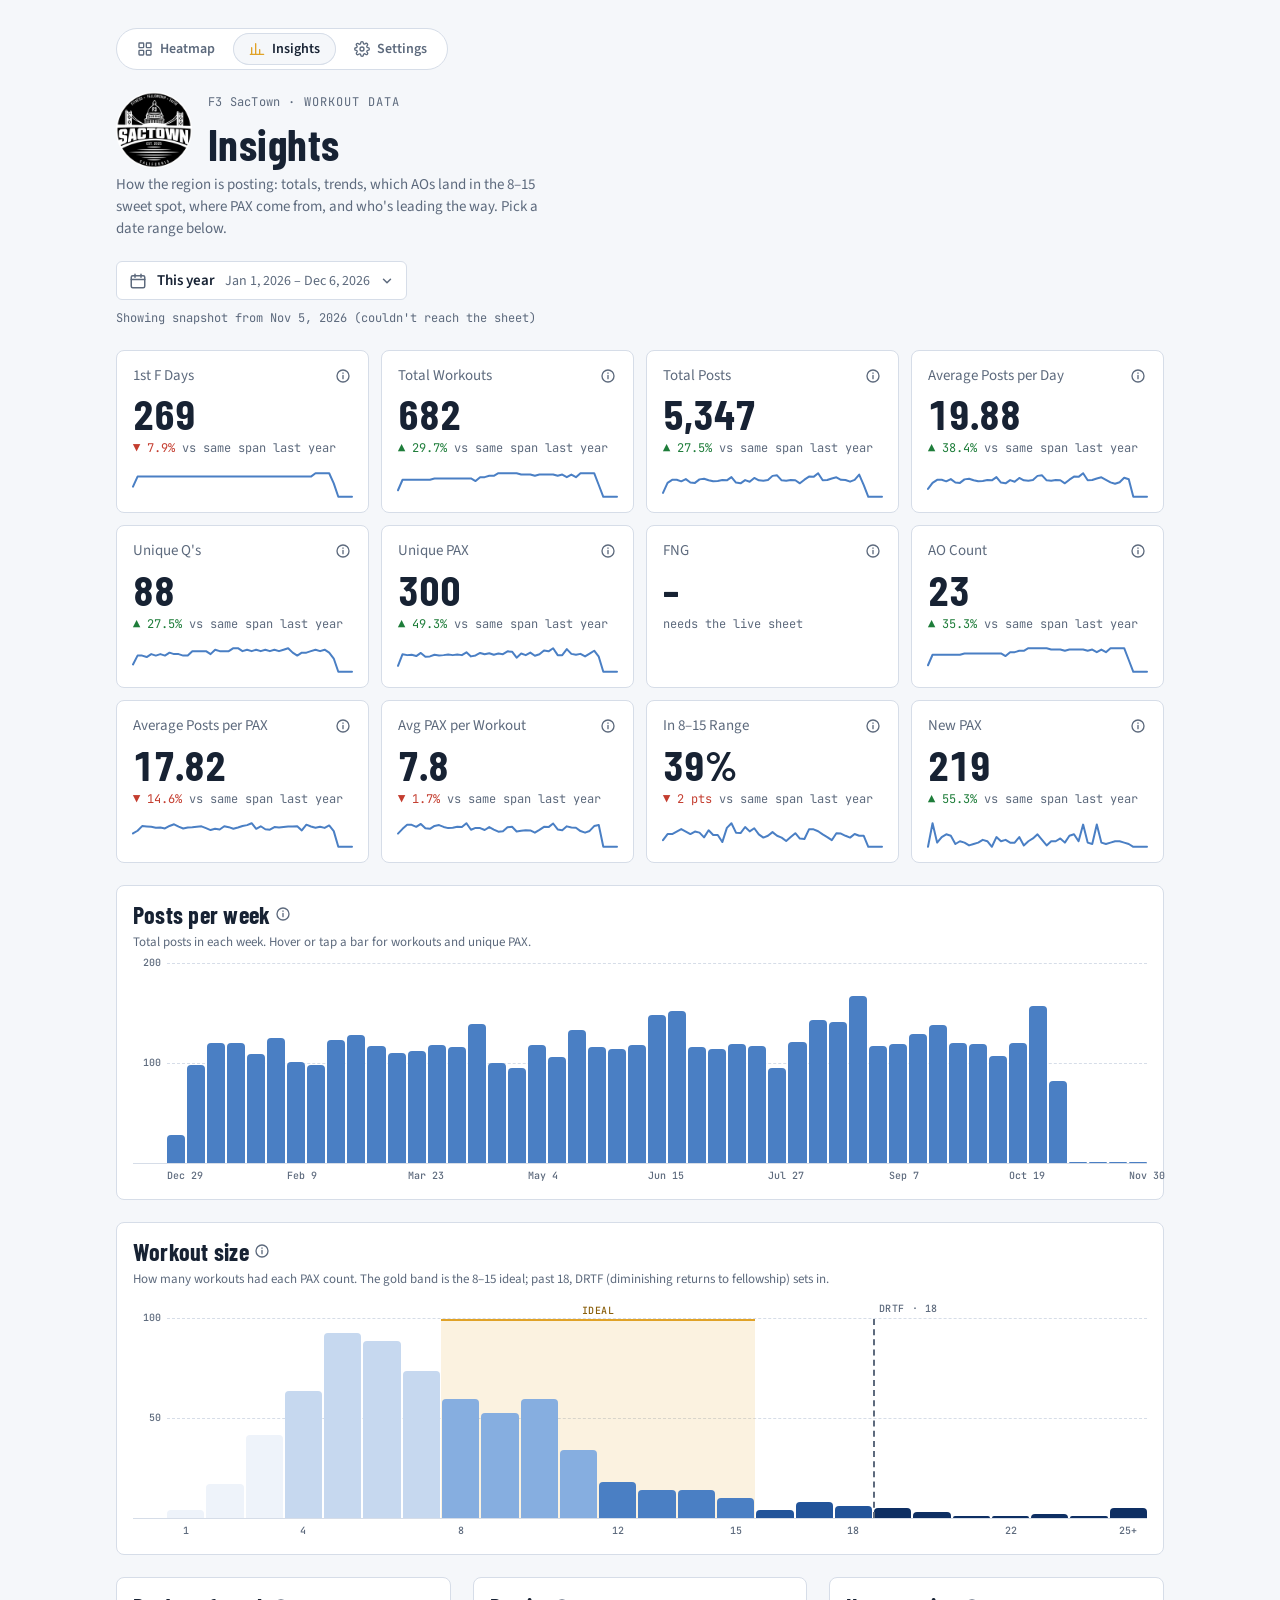
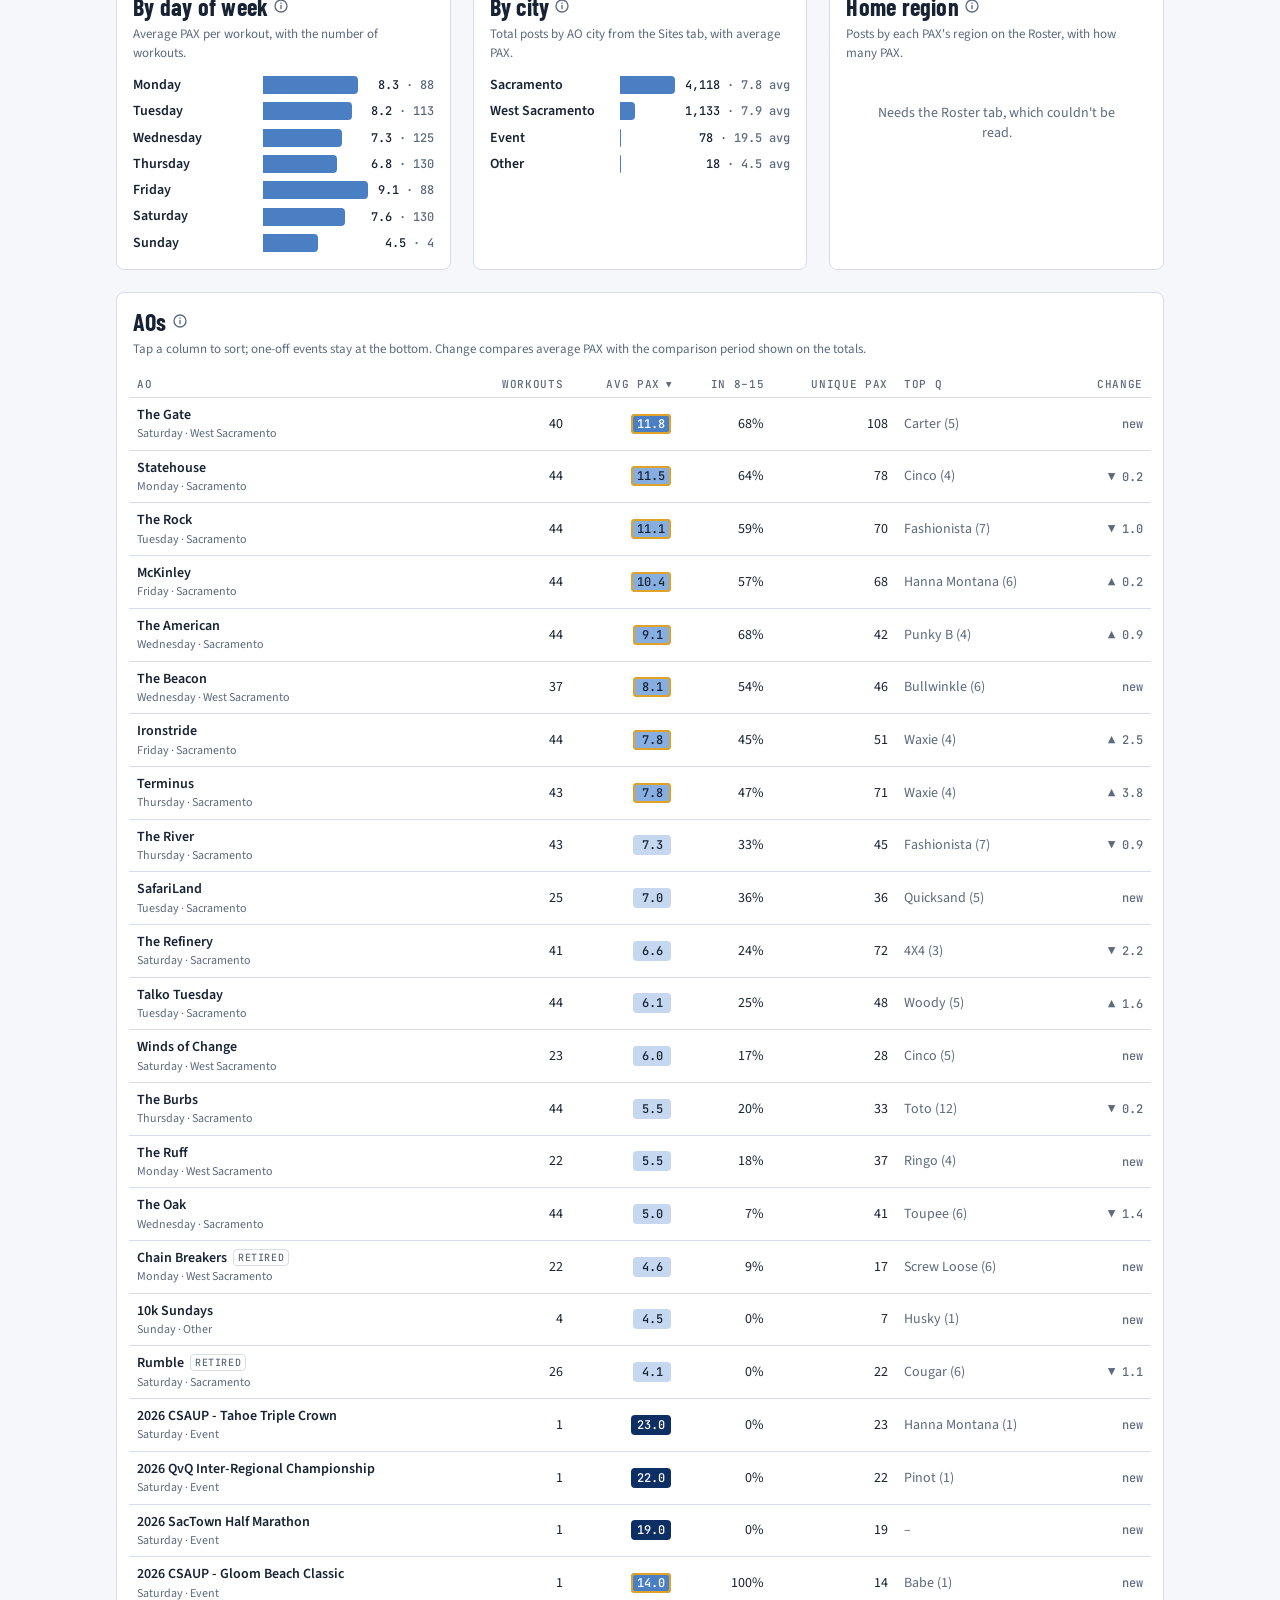
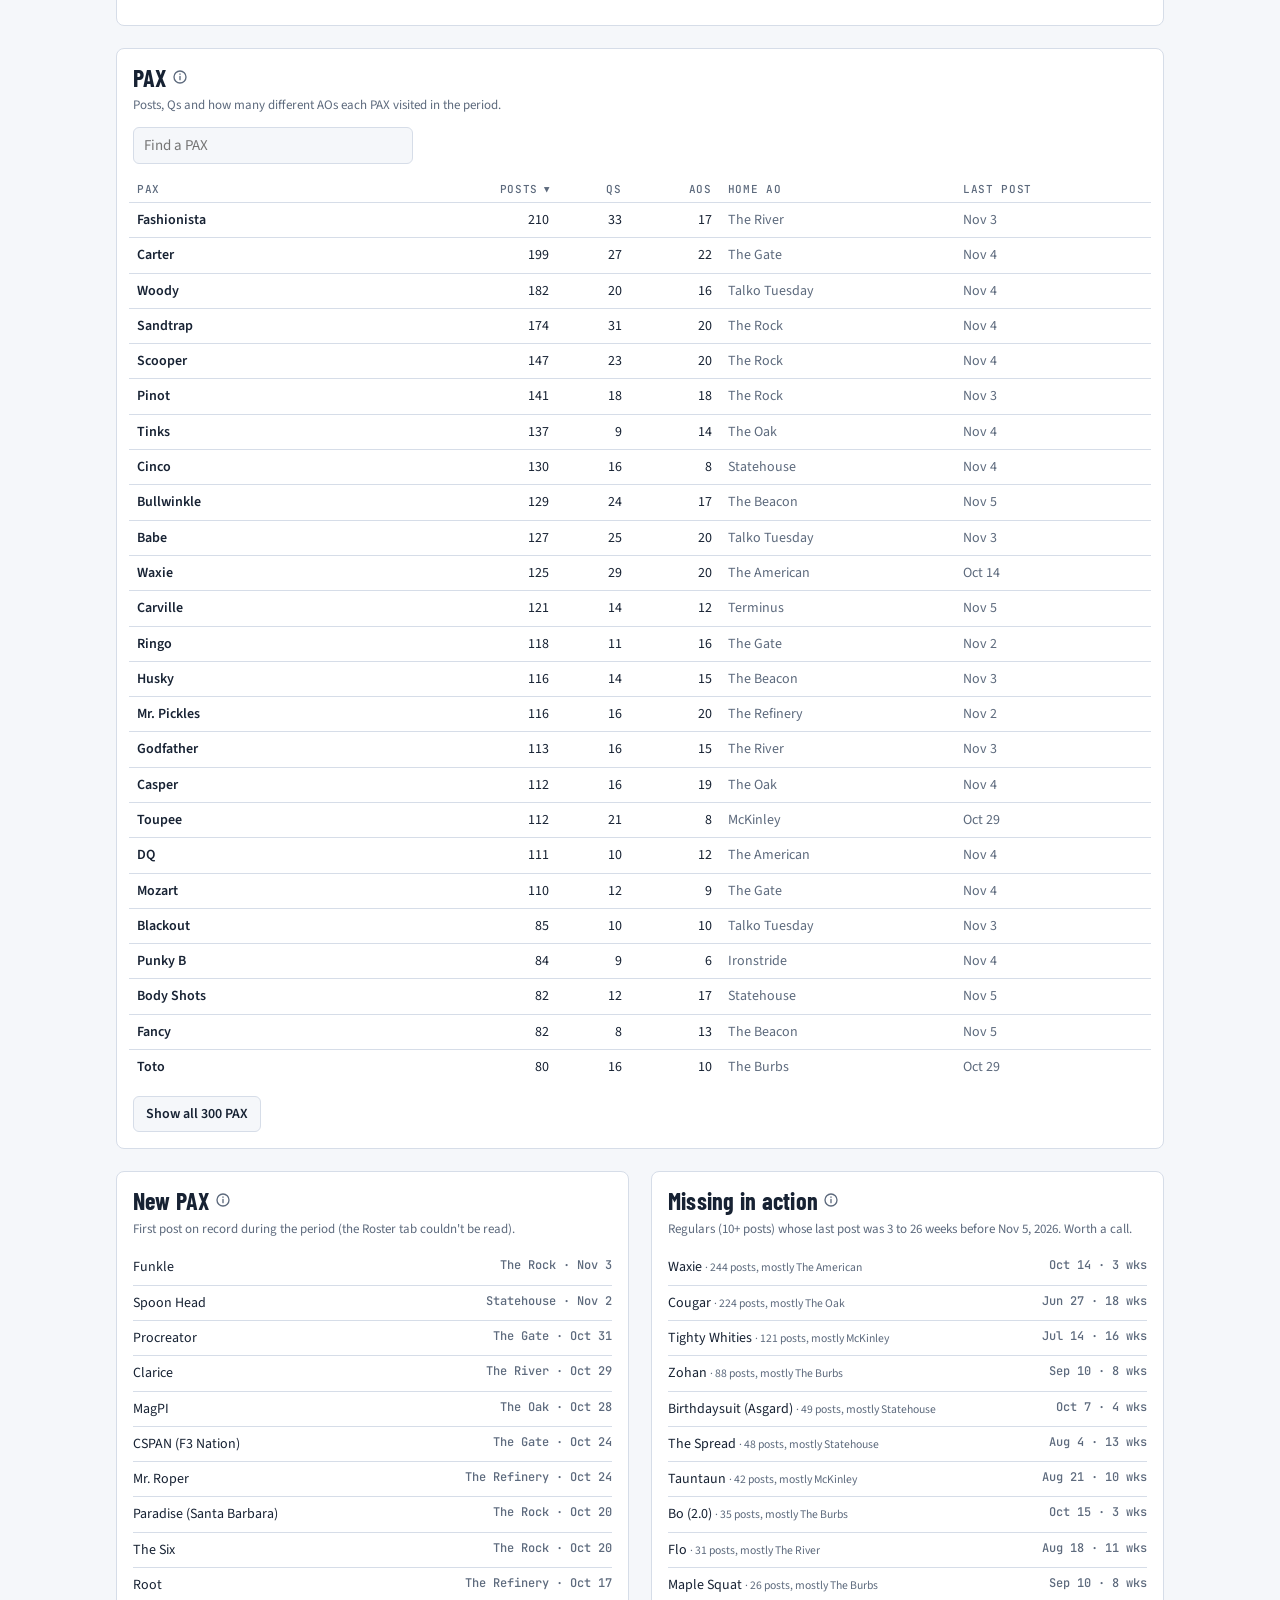
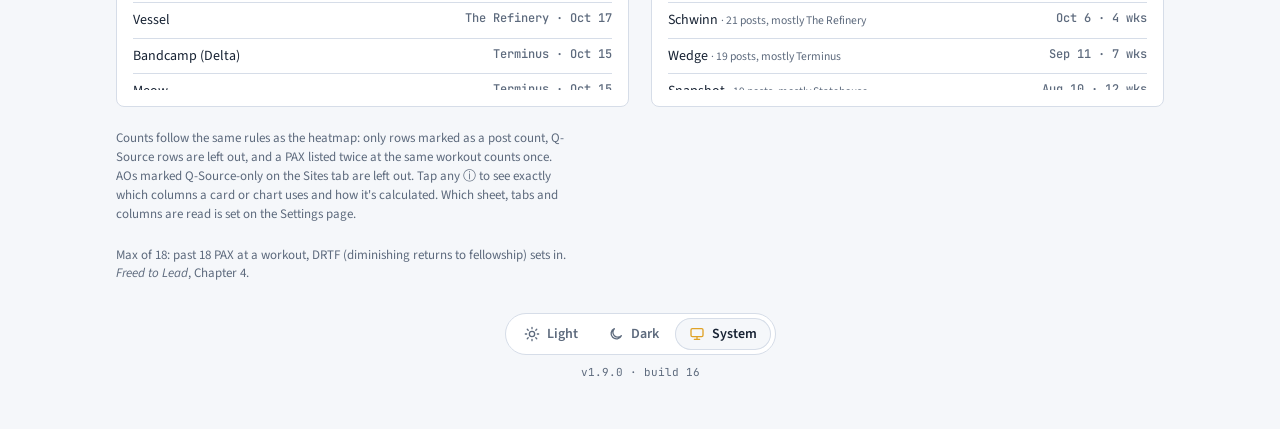
==== commit 504a9c5c: "Settings page, Data Studio summary cards, and data explanations on every card and chart (v1.9.0, bui" ====
--- a/insights.html
+++ b/insights.html
@@ -12,7 +12,7 @@
 <script>try{const t=localStorage.getItem("hm-theme");if(t==="light"||t==="dark")document.documentElement.dataset.theme=t}catch(e){}</script>
 <link rel="preconnect" href="https://fonts.googleapis.com">
 <link rel="stylesheet" href="https://fonts.googleapis.com/css2?family=Barlow+Condensed:wght@600;700&family=Source+Sans+3:wght@400;600&family=JetBrains+Mono:wght@500&display=swap">
-<link rel="stylesheet" href="site.css?v=15">
+<link rel="stylesheet" href="site.css?v=16">
 <style>
 /* Insights: KPI tiles, charts and leaderboards for a chosen period */
 /* Date range picker: one button that opens presets + an exact start/end range */
@@ -43,13 +43,15 @@
 .pick-actions button:focus-visible{outline:2px solid var(--ink);outline-offset:2px}
 @media (max-width:560px){.pick-pop{grid-template-columns:1fr}.pick-presets{grid-template-columns:1fr 1fr;border-right:0;border-bottom:1px solid var(--line)}.pick-custom .dates{grid-template-columns:1fr}.pick-btn{flex-wrap:wrap;row-gap:2px}}
 
-.kpis{display:grid;grid-template-columns:repeat(auto-fit,minmax(150px,1fr));gap:10px}
-.kpi{background:var(--surface);border:1px solid var(--line);border-radius:8px;padding:12px 14px;display:grid;gap:4px;align-content:start}
-.kpi>span{font-size:12px;color:var(--muted);letter-spacing:.04em;text-transform:uppercase}
-.kpi b{font-family:var(--display);font-size:34px;line-height:1;font-variant-numeric:tabular-nums}
-.kpi small{font-family:var(--mono);font-size:11px;color:var(--muted)}
-.kpi small .up::before{content:"▲ "}.kpi small .down::before{content:"▼ "}
-.kpi small .up,.kpi small .down{color:var(--ink)}
+.kpis{display:grid;grid-template-columns:repeat(auto-fill,minmax(230px,1fr));gap:12px}
+.kpi{background:var(--surface);border:1px solid var(--line);border-radius:8px;padding:14px 16px 12px;display:grid;gap:6px;align-content:start;grid-template-rows:auto auto auto 1fr}
+.kpi .lab{font-size:15px;color:var(--muted);display:flex;align-items:center;justify-content:space-between;gap:6px}
+.kpi b{font-family:var(--display);font-size:42px;line-height:1;font-variant-numeric:tabular-nums}
+.kpi small{font-family:var(--mono);font-size:12px;color:var(--muted)}
+.kpi small .up{color:var(--good)}.kpi small .down{color:var(--bad)}
+.kpi .spark{width:100%;height:30px;align-self:end;margin-top:6px;overflow:visible}
+.kpi .spark polyline{fill:none;stroke:var(--h4);stroke-width:2;vector-effect:non-scaling-stroke;stroke-linejoin:round;stroke-linecap:round}
+.panel h2 .info{vertical-align:2px}
 
 .panel{background:var(--surface);border:1px solid var(--line);border-radius:8px;padding:16px;display:grid;gap:12px;min-width:0;align-content:start}
 .panel h2{font-family:var(--display);font-size:24px;font-weight:700;margin:0;line-height:1.05;letter-spacing:.01em}
@@ -116,20 +118,16 @@
 
 [data-theme="dark"] .cols .band{--band-mix:9%}
 @media (prefers-color-scheme:dark){:root:not([data-theme="light"]) .cols .band{--band-mix:9%}}
-#tip{position:fixed;z-index:10;pointer-events:none;background:var(--ink);color:var(--bg);font:500 12px var(--mono);padding:6px 8px;border-radius:5px;white-space:pre;line-height:1.5;opacity:0;transition:opacity .08s}
-#tip.on{opacity:1}
-@media (max-width:600px){.cols{height:160px;padding-left:28px}.cols .gl{left:28px}.xlab{padding-left:28px}.hb{grid-template-columns:8.6em 1fr auto;font-size:13px}.kpi b{font-size:28px}}
+@media (max-width:600px){.cols{height:160px;padding-left:28px}.cols .gl{left:28px}.xlab{padding-left:28px}.hb{grid-template-columns:8.6em 1fr auto;font-size:13px}.kpis{grid-template-columns:1fr 1fr;gap:8px}.kpi{padding:12px}.kpi .lab{font-size:13px}.kpi b{font-size:30px}}
 </style>
 </head>
-<body>
+<body data-page="insights" data-title="Insights">
 
 <div class="wrap">
-  <nav class="tabs" aria-label="Pages">
-    <a href="./"><svg viewBox="0 0 24 24" fill="none" stroke="currentColor" stroke-width="2" stroke-linejoin="round" aria-hidden="true"><rect x="3" y="3" width="7" height="7" rx="1"/><rect x="14" y="3" width="7" height="7" rx="1"/><rect x="3" y="14" width="7" height="7" rx="1"/><rect x="14" y="14" width="7" height="7" rx="1"/></svg>Heatmap</a>
-    <a href="insights.html" aria-current="page"><svg viewBox="0 0 24 24" fill="none" stroke="currentColor" stroke-width="2" stroke-linecap="round" aria-hidden="true"><path d="M4 20V10M10 20V4M16 20v-7M22 20H2"/></svg>Insights</a>
-  </nav>  <header>
+  <nav class="tabs" id="tabs" aria-label="Pages"></nav>
+  <header>
     <a class="brand" href="https://f3sactown.com/" aria-label="F3 SacTown home"><img src="icons/icon-192.png" alt="F3 SacTown logo" width="76" height="76"></a>
-    <div class="eyebrow">F3 SacTown · Master Data</div>
+    <div class="eyebrow"><span data-brand>F3 SacTown</span> · Workout data</div>
     <h1 id="title">Insights</h1>
     <p class="lede">How the region is posting: totals, trends, which AOs land in the 8–15 sweet spot, where PAX come from, and who's leading the way. Pick a date range below.</p>
   </header>
@@ -157,73 +155,74 @@
   </div>
   <span class="source" id="source" style="margin-top:-12px">Loading…</span>
 
-  <div class="kpis" id="kpis"></div>
-
-  <section class="panel">
-    <h2 id="trendTitle">Posts per week</h2>
+  <div class="kpis needs-data" id="kpis"></div>
+
+  <section class="panel needs-data">
+    <h2><span id="trendTitle">Posts per week</span><span data-info="trend" data-what="Posts over time"></span></h2>
     <p class="sub">Total posts in each <span id="trendUnit">week</span>. Hover or tap a bar for workouts and unique PAX.</p>
     <div><div class="cols" id="trend"></div><div class="xlab" id="trendX"></div></div>
   </section>
 
-  <section class="panel">
-    <h2>Workout size</h2>
+  <section class="panel needs-data">
+    <h2>Workout size<span data-info="hist" data-what="Workout size"></span></h2>
     <p class="sub">How many workouts had each PAX count. The gold band is the 8–15 ideal; past 18, DRTF (diminishing returns to fellowship) sets in.</p>
     <div class="hist"><div class="cols" id="hist"></div><div class="xlab" id="histX"></div></div>
   </section>
 
-  <div class="three">
-    <section class="panel">
-      <h2>By day of week</h2>
+  <div class="three needs-data">
+    <section class="panel needs-data">
+      <h2>By day of week<span data-info="dow" data-what="By day of week"></span></h2>
       <p class="sub">Average PAX per workout, with the number of workouts.</p>
       <div class="hbars" id="dow"></div>
     </section>
-    <section class="panel">
-      <h2>By city</h2>
+    <section class="panel needs-data">
+      <h2>By city<span data-info="city" data-what="By city"></span></h2>
       <p class="sub">Total posts by AO city from the Sites tab, with average PAX.</p>
       <div class="hbars" id="city"></div>
     </section>
-    <section class="panel">
-      <h2>Home region</h2>
+    <section class="panel needs-data">
+      <h2>Home region<span data-info="region" data-what="Home region"></span></h2>
       <p class="sub">Posts by each PAX's region on the Roster, with how many PAX.</p>
       <div class="hbars" id="region"></div>
     </section>
   </div>
 
-  <section class="panel">
-    <h2>AOs</h2>
+  <section class="panel needs-data">
+    <h2>AOs<span data-info="ao" data-what="AO table"></span></h2>
     <p class="sub">Tap a column to sort; one-off events stay at the bottom. Change compares average PAX with the comparison period shown on the totals.</p>
     <div class="tbl-wrap"><table class="t" id="aoTable"></table></div>
   </section>
 
-  <section class="panel">
-    <h2>PAX</h2>
+  <section class="panel needs-data">
+    <h2>PAX<span data-info="pax" data-what="PAX table"></span></h2>
     <p class="sub">Posts, Qs and how many different AOs each PAX visited in the period.</p>
     <div class="tools"><input type="search" id="paxSearch" placeholder="Find a PAX" aria-label="Find a PAX"></div>
     <div class="tbl-wrap"><table class="t" id="paxTable"></table></div>
     <button class="more" id="paxMore" type="button"></button>
   </section>
 
-  <div class="two">
-    <section class="panel">
-      <h2>New PAX</h2>
+  <div class="two needs-data">
+    <section class="panel needs-data">
+      <h2>New PAX<span data-info="newpax" data-what="New PAX"></span></h2>
       <p class="sub" id="newPaxSub"></p>
       <ul class="list" id="newPax"></ul>
     </section>
-    <section class="panel">
-      <h2>Missing in action</h2>
+    <section class="panel needs-data">
+      <h2>Missing in action<span data-info="mia" data-what="Missing in action"></span></h2>
       <p class="sub" id="miaSub">Regulars (10+ posts) whose last post was 3 to 26 weeks ago. Worth a call.</p>
       <ul class="list" id="mia"></ul>
     </section>
   </div>
 
-  <p class="notes">Counts follow the same rules as the heatmap: Post column only, Q-Source rows left out, a PAX listed twice at the same workout counts once. AOs marked "Q Source Only" on the Sites tab are left out. New PAX are SacTown PAX whose Date Joined on the Roster is in the period; the Roster starts in January 2025 with existing PAX, so New PAX only count from February 2025 on. Day and city come from the Sites tab and home region from the Roster; AOs or PAX not listed there show as Other or Not on roster.</p>
+  <p class="notes">Counts follow the same rules as the heatmap: only rows marked as a post count, Q-Source rows are left out, and a PAX listed twice at the same workout counts once. AOs marked Q-Source-only on the Sites tab are left out. Tap any ⓘ to see exactly which columns a card or chart uses and how it's calculated. Which sheet, tabs and columns are read is set on the Settings page.</p>
   <p class="notes">Max of 18: past 18 PAX at a workout, DRTF (diminishing returns to fellowship) sets in. <cite>Freed to Lead</cite>, Chapter 4.</p>
   <footer class="foot" id="foot"></footer>
 </div>
-<div id="tip" role="tooltip"></div>
-
-<script src="data.js?v=15"></script>
-<script src="site.js?v=15"></script>
-<script src="insights.js?v=15"></script>
+
+<script src="site-config.js?v=16"></script>
+<script src="config.js?v=16"></script>
+<script src="data.js?v=16"></script>
+<script src="site.js?v=16"></script>
+<script src="insights.js?v=16"></script>
 </body>
 </html>
--- a/site.css
+++ b/site.css
@@ -5,6 +5,7 @@
   --h1:#eef3fa; --h2:#c6d8ef; --h3:#86aee0; --h4:#4a7fc4; --h5:#22549a; --h6:#0e2f63;
   --t1:#172233; --t2:#172233; --t3:#172233; --t4:#ffffff; --t5:#ffffff; --t6:#ffffff;
   --ideal:#e0a227; --ideal-ink:#8a5f0b;
+  --good:#1e7d3a; --bad:#c43d2f;
   --display:"Barlow Condensed","Arial Narrow",system-ui,sans-serif;
   --body:"Source Sans 3",system-ui,-apple-system,"Segoe UI",sans-serif;
   --mono:"JetBrains Mono",ui-monospace,Menlo,monospace;
@@ -16,6 +17,7 @@
   --h1:#1f2b3f; --h2:#27416b; --h3:#2f5f9f; --h4:#4a86d2; --h5:#8ab5ec; --h6:#d2e3f9;
   --t1:#e6ecf5; --t2:#e6ecf5; --t3:#ffffff; --t4:#ffffff; --t5:#0e1a2e; --t6:#0e1a2e;
   --ideal:#e8b03a; --ideal-ink:#e8b84a;
+  --good:#4cc275; --bad:#ff7a6b;
   color-scheme:dark;
 }}
 :root[data-theme="dark"]{
@@ -23,6 +25,7 @@
   --h1:#1f2b3f; --h2:#27416b; --h3:#2f5f9f; --h4:#4a86d2; --h5:#8ab5ec; --h6:#d2e3f9;
   --t1:#e6ecf5; --t2:#e6ecf5; --t3:#ffffff; --t4:#ffffff; --t5:#0e1a2e; --t6:#0e1a2e;
   --ideal:#e8b03a; --ideal-ink:#e8b84a;
+  --good:#4cc275; --bad:#ff7a6b;
   color-scheme:dark;
 }
 body{background:var(--bg);color:var(--ink);font-family:var(--body);font-size:15px;line-height:1.45}
@@ -69,3 +72,11 @@
 .tabs a[aria-current="page"]{background:var(--bg);color:var(--ink);box-shadow:inset 0 0 0 1px var(--line)}
 .tabs a[aria-current="page"] svg{color:var(--ideal)}
 .tabs a:focus-visible{outline:2px solid var(--ink);outline-offset:2px}
+/* ⓘ explanation buttons and the shared tooltip */
+.info{all:unset;cursor:help;display:inline-grid;place-items:center;width:18px;height:18px;margin-left:4px;vertical-align:-3px;color:var(--muted);border-radius:50%}
+.info svg{width:16px;height:16px}
+.info:hover,.info:focus-visible{color:var(--ink)}
+.info:focus-visible{outline:2px solid var(--ink);outline-offset:1px}
+#tip{position:fixed;z-index:50;pointer-events:none;background:var(--ink);color:var(--bg);font:500 12px/1.5 var(--mono);padding:7px 9px;border-radius:6px;white-space:pre-line;max-width:min(340px,calc(100vw - 16px));opacity:0;transition:opacity .08s;text-transform:none;letter-spacing:0}
+#tip.on{opacity:1}
+.eyebrow [data-brand]{text-transform:none;letter-spacing:.02em}
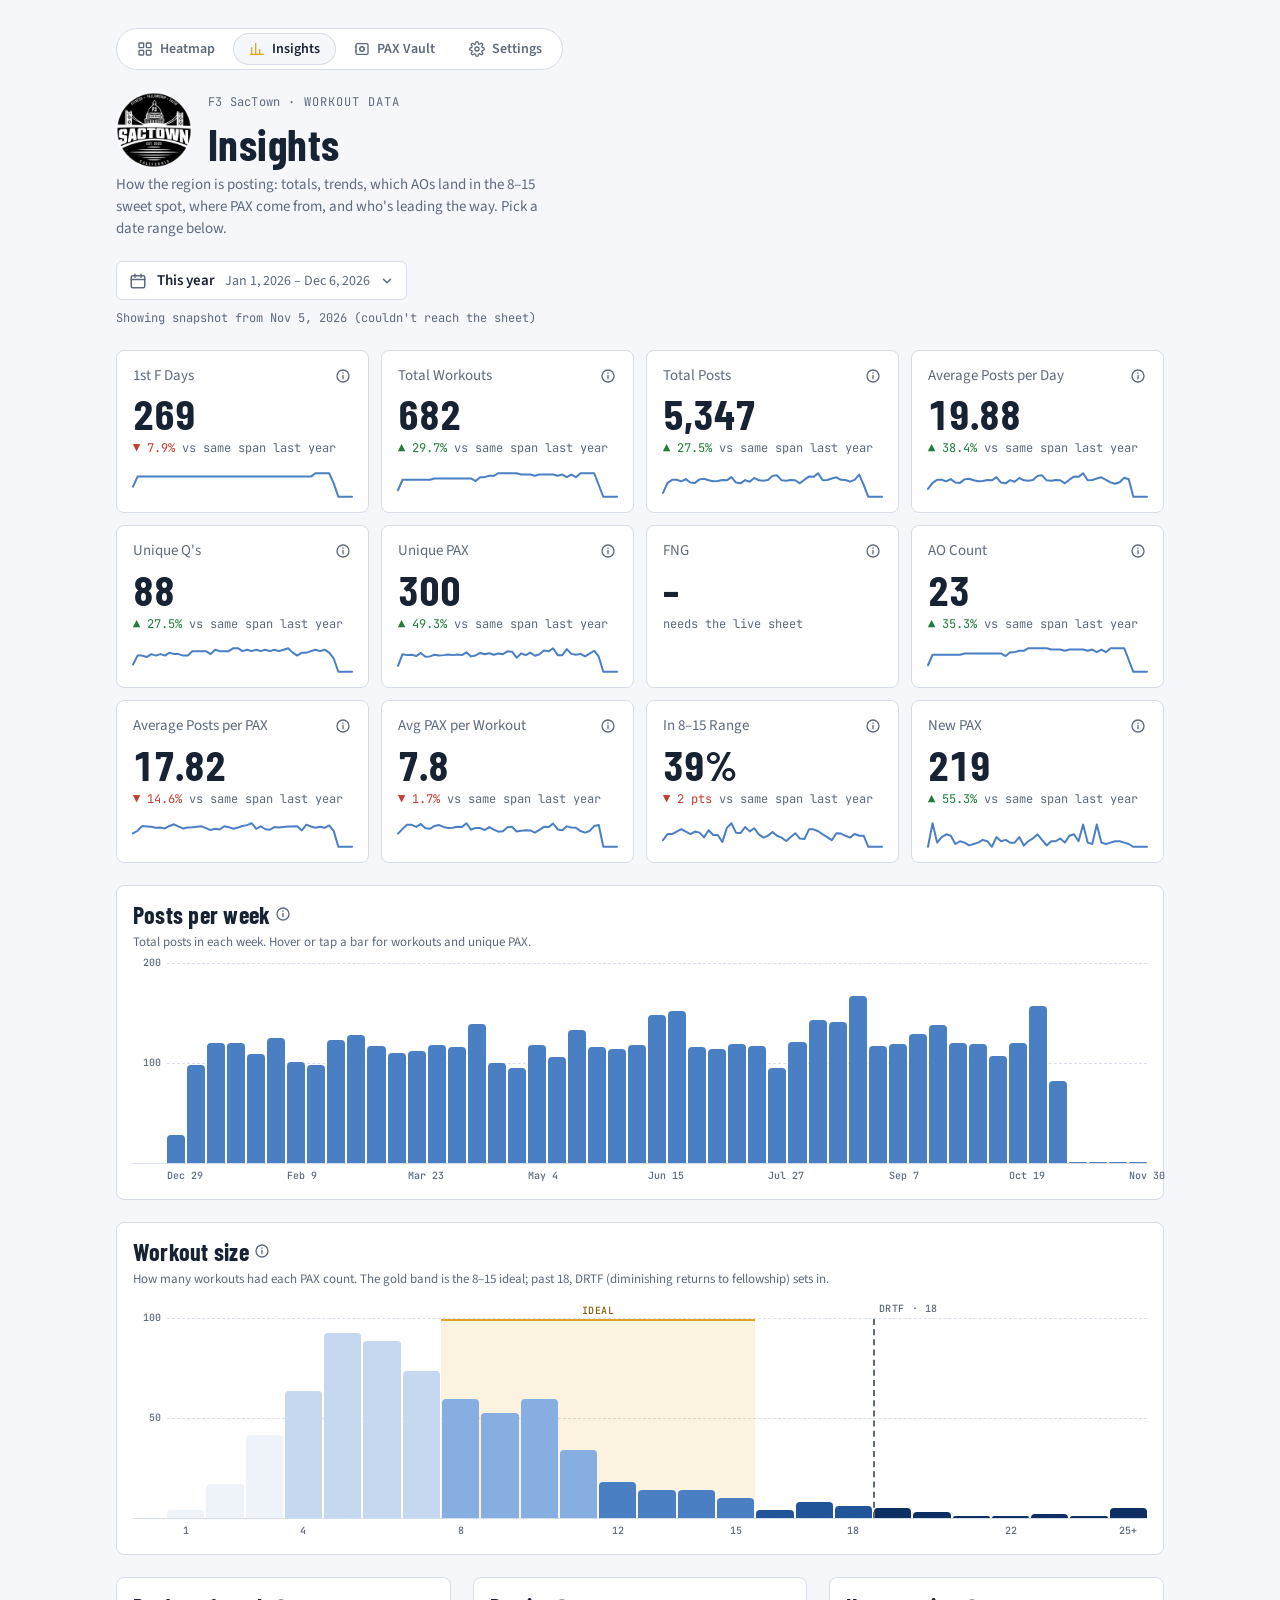
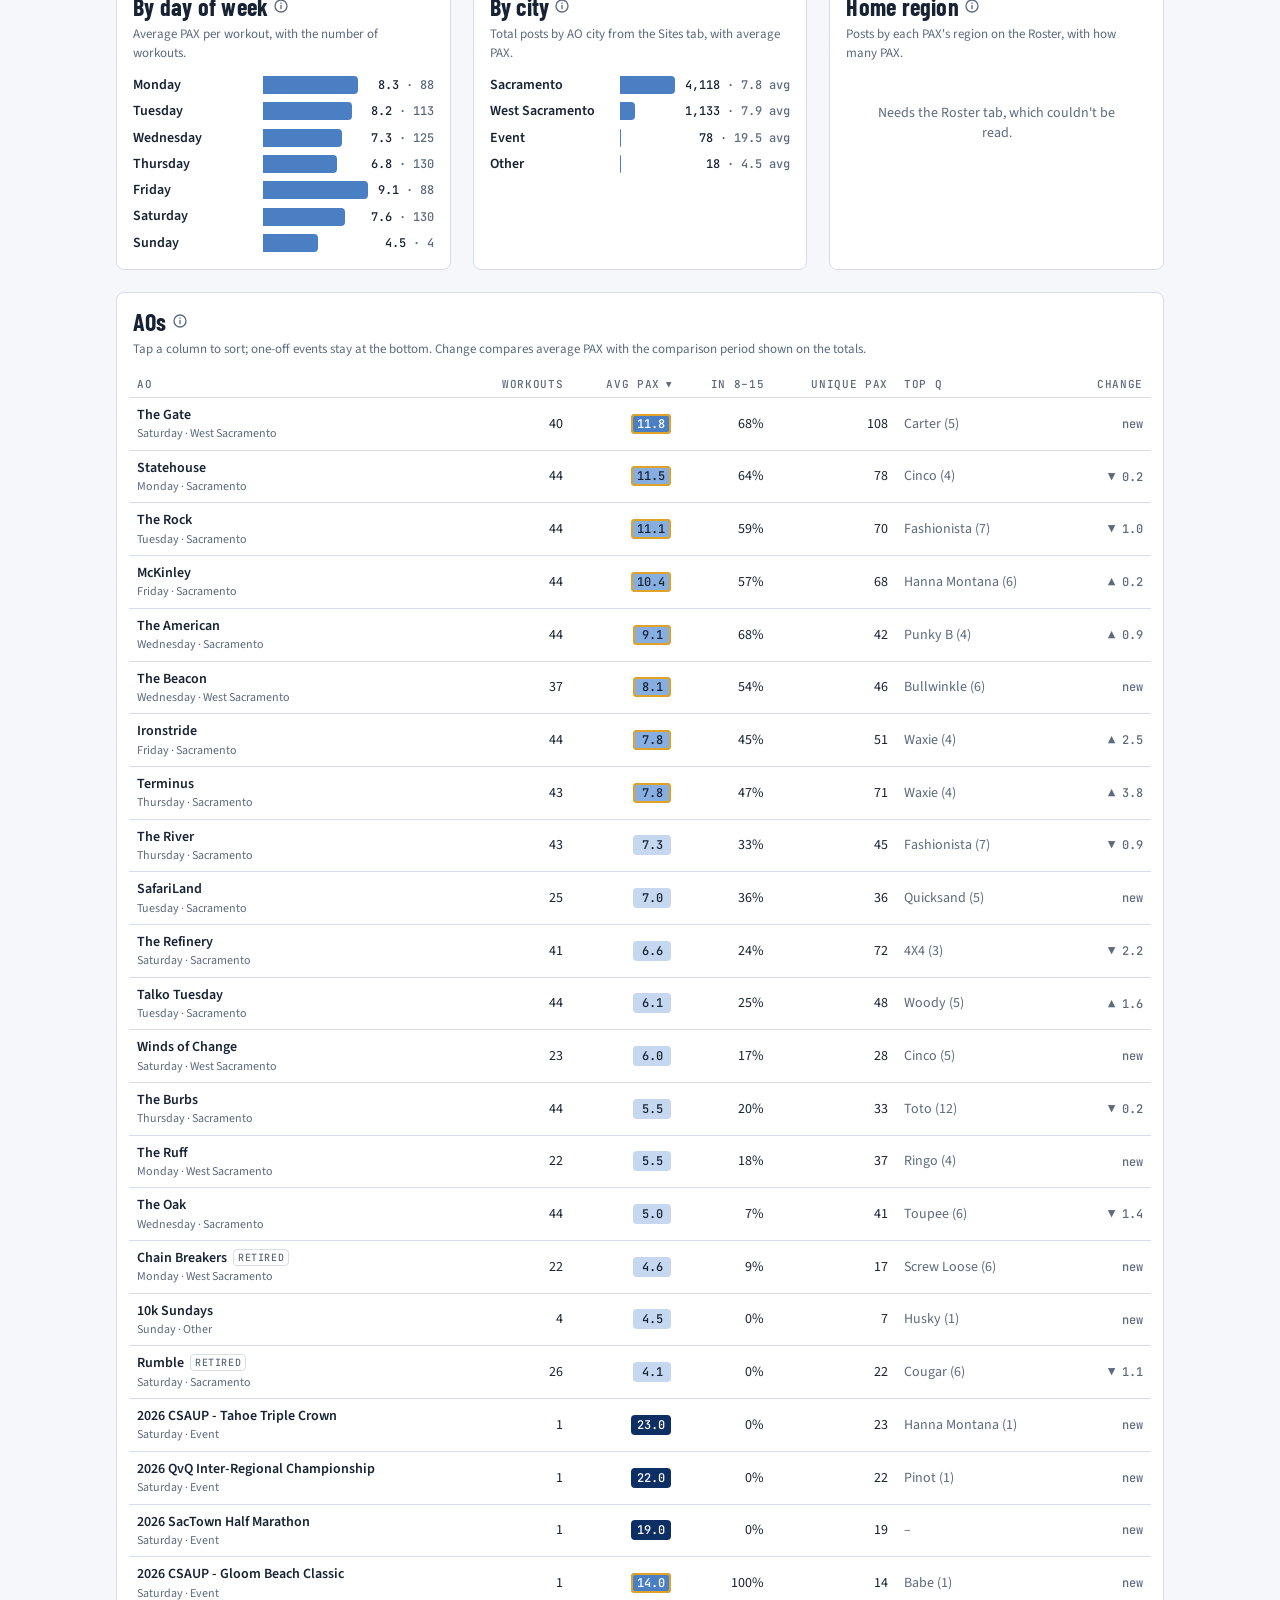
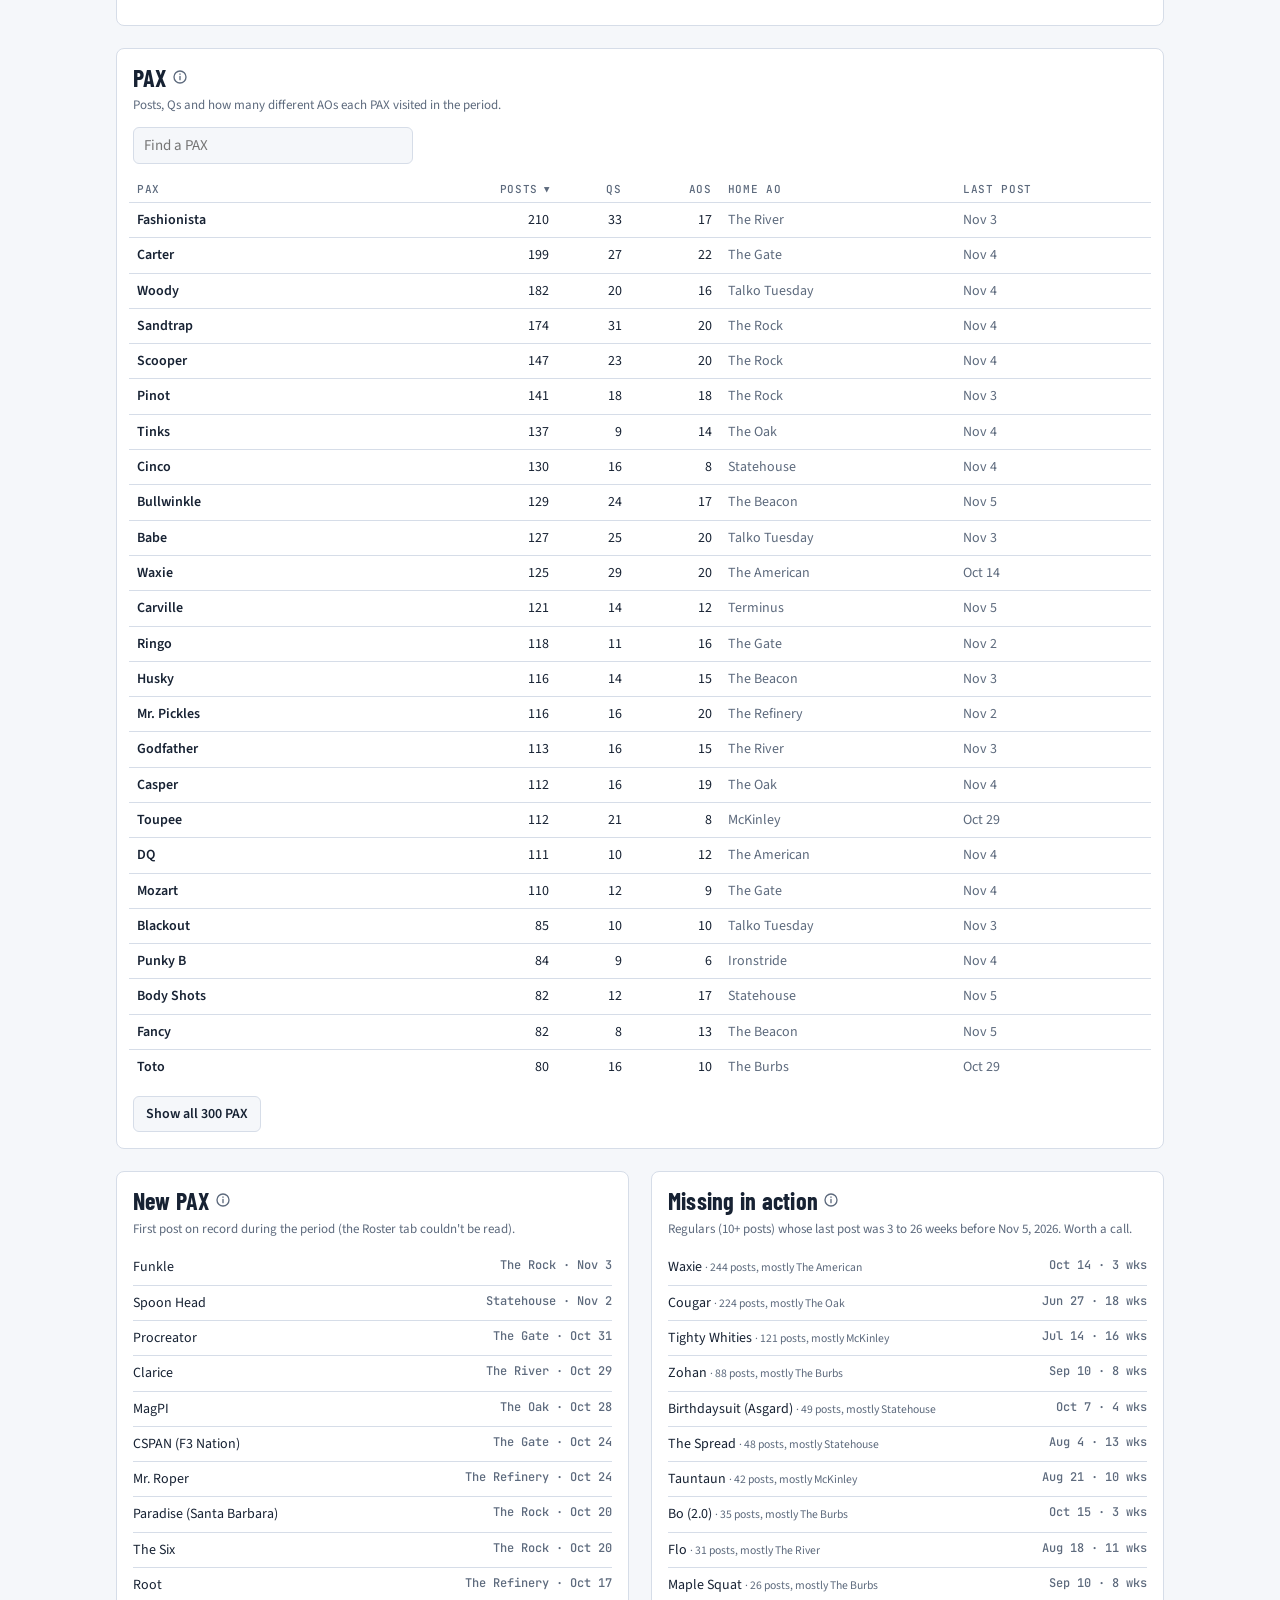
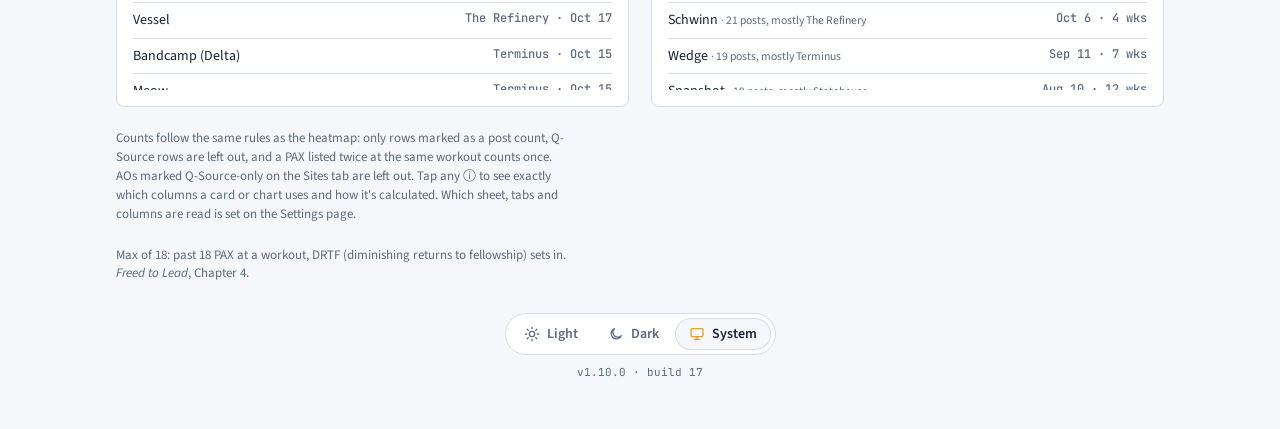
==== commit 16c7bb90: "Add PAX Vault page (v1.10.0, build 17) Co-Authored-By: Claude Opus 5.5 <noreply@anthropic.com> Claud" ====
--- a/insights.html
+++ b/insights.html
@@ -12,7 +12,8 @@
 <script>try{const t=localStorage.getItem("hm-theme");if(t==="light"||t==="dark")document.documentElement.dataset.theme=t}catch(e){}</script>
 <link rel="preconnect" href="https://fonts.googleapis.com">
 <link rel="stylesheet" href="https://fonts.googleapis.com/css2?family=Barlow+Condensed:wght@600;700&family=Source+Sans+3:wght@400;600&family=JetBrains+Mono:wght@500&display=swap">
-<link rel="stylesheet" href="site.css?v=16">
+<link rel="stylesheet" href="site.css?v=17">
+<link rel="stylesheet" href="charts.css?v=17">
 <style>
 /* Insights: KPI tiles, charts and leaderboards for a chosen period */
 /* Date range picker: one button that opens presets + an exact start/end range */
@@ -43,82 +44,6 @@
 .pick-actions button:focus-visible{outline:2px solid var(--ink);outline-offset:2px}
 @media (max-width:560px){.pick-pop{grid-template-columns:1fr}.pick-presets{grid-template-columns:1fr 1fr;border-right:0;border-bottom:1px solid var(--line)}.pick-custom .dates{grid-template-columns:1fr}.pick-btn{flex-wrap:wrap;row-gap:2px}}
 
-.kpis{display:grid;grid-template-columns:repeat(auto-fill,minmax(230px,1fr));gap:12px}
-.kpi{background:var(--surface);border:1px solid var(--line);border-radius:8px;padding:14px 16px 12px;display:grid;gap:6px;align-content:start;grid-template-rows:auto auto auto 1fr}
-.kpi .lab{font-size:15px;color:var(--muted);display:flex;align-items:center;justify-content:space-between;gap:6px}
-.kpi b{font-family:var(--display);font-size:42px;line-height:1;font-variant-numeric:tabular-nums}
-.kpi small{font-family:var(--mono);font-size:12px;color:var(--muted)}
-.kpi small .up{color:var(--good)}.kpi small .down{color:var(--bad)}
-.kpi .spark{width:100%;height:30px;align-self:end;margin-top:6px;overflow:visible}
-.kpi .spark polyline{fill:none;stroke:var(--h4);stroke-width:2;vector-effect:non-scaling-stroke;stroke-linejoin:round;stroke-linecap:round}
-.panel h2 .info{vertical-align:2px}
-
-.panel{background:var(--surface);border:1px solid var(--line);border-radius:8px;padding:16px;display:grid;gap:12px;min-width:0;align-content:start}
-.panel h2{font-family:var(--display);font-size:24px;font-weight:700;margin:0;line-height:1.05;letter-spacing:.01em}
-.panel .sub{margin:-6px 0 0;font-size:13px;color:var(--muted)}
-.two{display:grid;grid-template-columns:1fr 1fr;gap:22px}
-@media (max-width:760px){.two{grid-template-columns:1fr}}
-.three{display:grid;grid-template-columns:repeat(auto-fit,minmax(300px,1fr));gap:22px}
-@media (max-width:600px){.three{grid-template-columns:1fr}}
-
-/* column charts */
-.cols{position:relative;height:200px;display:flex;align-items:flex-end;gap:2px;padding-left:34px;border-bottom:1px solid var(--line)}
-.cols .gl{position:absolute;left:34px;right:0;border-top:1px dashed var(--line);pointer-events:none}
-.cols .gl span{position:absolute;right:calc(100% + 6px);top:-8px;font:500 10px var(--mono);color:var(--muted)}
-.cols .bar{flex:1;min-width:2px;height:100%;display:flex;align-items:flex-end;cursor:default;position:relative;z-index:1}
-.cols .bar i{display:block;width:100%;background:var(--h4);border-radius:4px 4px 0 0;min-height:1px}
-.cols .bar:hover i,.cols .bar.on i{filter:brightness(1.18)}
-.xlab{display:flex;gap:2px;padding-left:34px;font:500 10px var(--mono);color:var(--muted);height:14px;margin-top:5px}
-.xlab span{flex:1;min-width:2px;text-align:center;white-space:nowrap;overflow:visible}
-.cols .band{position:absolute;bottom:0;top:0;background:color-mix(in srgb,var(--ideal) var(--band-mix,14%),transparent);border-top:2px solid var(--ideal);pointer-events:none;z-index:0}
-.cols .band span,.cols .cap span{position:absolute;top:-17px;left:50%;transform:translateX(-50%);font:500 10px var(--mono);letter-spacing:.06em;color:var(--ideal-ink);white-space:nowrap}
-.cols .cap{position:absolute;bottom:0;top:0;border-left:2px dashed var(--muted);pointer-events:none;z-index:2}
-.cols .cap span{color:var(--muted);left:4px;transform:none}
-.hist{margin-top:18px}
-
-/* horizontal bars */
-.hbars{display:grid;gap:6px}
-.hb{display:grid;grid-template-columns:8.6em 1fr auto;align-items:center;gap:10px;font-size:14px}
-.hb .lab{font-weight:600;white-space:nowrap;overflow:hidden;text-overflow:ellipsis}
-.hb .track{height:18px;position:relative}
-.hb .track i{position:absolute;inset:0 auto 0 0;background:var(--h4);border-radius:0 4px 4px 0}
-.hb .val{font:500 12px var(--mono);color:var(--muted);text-align:right;white-space:nowrap}
-.hb .val b{color:var(--ink);font-weight:500}
-
-/* tables */
-.tbl-wrap{overflow-x:auto;margin:0 -4px}
-table.t{border-collapse:collapse;width:100%;font-size:14px;font-variant-numeric:tabular-nums}
-table.t th{font:500 11px var(--mono);letter-spacing:.06em;text-transform:uppercase;color:var(--muted);text-align:right;padding:6px 8px;border-bottom:1px solid var(--line);white-space:nowrap}
-table.t th:first-child,table.t td:first-child,table.t th.l{text-align:left}
-table.t th button{all:unset;cursor:pointer}
-table.t th button:hover{color:var(--ink)}
-table.t th button:focus-visible{outline:2px solid var(--ink);outline-offset:2px}
-table.t th[aria-sort] button::after{content:" ▼";font-size:9px}
-table.t th[aria-sort="ascending"] button::after{content:" ▲"}
-table.t td{padding:7px 8px;border-bottom:1px solid var(--line);text-align:right;white-space:nowrap}
-table.t td.name{font-weight:600;white-space:normal;min-width:120px}
-table.t td.name small{display:block;font-weight:400;font-size:12px;color:var(--muted)}
-table.t td.l{text-align:left;color:var(--muted)}
-table.t tr:last-child td{border-bottom:0}
-.avgcell{display:inline-flex;align-items:center;gap:8px;justify-content:flex-end}
-.chip{display:inline-block;min-width:38px;padding:2px 6px;border-radius:4px;font:500 12px var(--mono);text-align:center}
-.chip.ideal{box-shadow:inset 0 0 0 2px var(--ideal)}
-.delta{font:500 12px var(--mono);color:var(--muted)}
-.tag{font:500 10px var(--mono);letter-spacing:.06em;text-transform:uppercase;color:var(--muted);border:1px solid var(--line);border-radius:4px;padding:1px 4px;margin-left:6px;vertical-align:1px}
-.tools{display:flex;flex-wrap:wrap;gap:10px;align-items:center}
-.tools input{font:15px var(--body);color:var(--ink);background:var(--bg);border:1px solid var(--line);border-radius:6px;padding:7px 10px;min-width:0;flex:1;max-width:280px}
-.tools input:focus-visible{outline:2px solid var(--ink);outline-offset:1px}
-.more{font:600 14px var(--body);color:var(--ink);background:var(--bg);border:1px solid var(--line);border-radius:6px;padding:7px 12px;cursor:pointer;justify-self:start}
-.more:focus-visible{outline:2px solid var(--ink);outline-offset:2px}
-.list{display:grid;gap:0;margin:0;padding:0;list-style:none;font-size:14px}
-.list li{display:flex;justify-content:space-between;gap:12px;padding:7px 0;border-bottom:1px solid var(--line)}
-.list li:last-child{border-bottom:0}
-.list li span:last-child{color:var(--muted);font:500 12px var(--mono);text-align:right;white-space:nowrap}
-.empty{color:var(--muted);font-size:14px;margin:0}
-
-[data-theme="dark"] .cols .band{--band-mix:9%}
-@media (prefers-color-scheme:dark){:root:not([data-theme="light"]) .cols .band{--band-mix:9%}}
-@media (max-width:600px){.cols{height:160px;padding-left:28px}.cols .gl{left:28px}.xlab{padding-left:28px}.hb{grid-template-columns:8.6em 1fr auto;font-size:13px}.kpis{grid-template-columns:1fr 1fr;gap:8px}.kpi{padding:12px}.kpi .lab{font-size:13px}.kpi b{font-size:30px}}
 </style>
 </head>
 <body data-page="insights" data-title="Insights">
@@ -219,10 +144,10 @@
   <footer class="foot" id="foot"></footer>
 </div>
 
-<script src="site-config.js?v=16"></script>
-<script src="config.js?v=16"></script>
-<script src="data.js?v=16"></script>
-<script src="site.js?v=16"></script>
-<script src="insights.js?v=16"></script>
+<script src="site-config.js?v=17"></script>
+<script src="config.js?v=17"></script>
+<script src="data.js?v=17"></script>
+<script src="site.js?v=17"></script>
+<script src="insights.js?v=17"></script>
 </body>
 </html>
--- a/site.css
+++ b/site.css
@@ -65,7 +65,7 @@
 .theme button:focus-visible{outline:2px solid var(--ink);outline-offset:2px}
 .notes{font-size:13px;color:var(--muted);margin:0;max-width:75ch}
 /* Page tabs: same pill shape as the theme switch */
-.tabs{display:inline-flex;gap:2px;padding:4px;border:1px solid var(--line);border-radius:999px;background:var(--surface);justify-self:start}
+.tabs{display:inline-flex;flex-wrap:wrap;max-width:100%;gap:2px;padding:4px;border:1px solid var(--line);border-radius:999px;background:var(--surface);justify-self:start}
 .tabs a{display:inline-flex;align-items:center;gap:7px;padding:6px 16px;border-radius:999px;font:600 14px var(--body);color:var(--muted);text-decoration:none}
 .tabs a svg{width:16px;height:16px;flex:none}
 .tabs a:hover{color:var(--ink)}
@@ -80,3 +80,4 @@
 #tip{position:fixed;z-index:50;pointer-events:none;background:var(--ink);color:var(--bg);font:500 12px/1.5 var(--mono);padding:7px 9px;border-radius:6px;white-space:pre-line;max-width:min(340px,calc(100vw - 16px));opacity:0;transition:opacity .08s;text-transform:none;letter-spacing:0}
 #tip.on{opacity:1}
 .eyebrow [data-brand]{text-transform:none;letter-spacing:.02em}
+@media (max-width:480px){.tabs a{padding:6px 11px;font-size:13px}.tabs a svg{display:none}}
--- a/charts.css
+++ b/charts.css
@@ -0,0 +1,77 @@
+/* Shared chart, card and table styles (Insights, PAX Vault) */
+.kpis{display:grid;grid-template-columns:repeat(auto-fill,minmax(230px,1fr));gap:12px}
+.kpi{background:var(--surface);border:1px solid var(--line);border-radius:8px;padding:14px 16px 12px;display:grid;gap:6px;align-content:start;grid-template-rows:auto auto auto 1fr}
+.kpi .lab{font-size:15px;color:var(--muted);display:flex;align-items:center;justify-content:space-between;gap:6px}
+.kpi b{font-family:var(--display);font-size:42px;line-height:1;font-variant-numeric:tabular-nums}
+.kpi small{font-family:var(--mono);font-size:12px;color:var(--muted)}
+.kpi small .up{color:var(--good)}.kpi small .down{color:var(--bad)}
+.kpi .spark{width:100%;height:30px;align-self:end;margin-top:6px;overflow:visible}
+.kpi .spark polyline{fill:none;stroke:var(--h4);stroke-width:2;vector-effect:non-scaling-stroke;stroke-linejoin:round;stroke-linecap:round}
+.panel h2 .info{vertical-align:2px}
+
+.panel{background:var(--surface);border:1px solid var(--line);border-radius:8px;padding:16px;display:grid;gap:12px;min-width:0;align-content:start}
+.panel h2{font-family:var(--display);font-size:24px;font-weight:700;margin:0;line-height:1.05;letter-spacing:.01em}
+.panel .sub{margin:-6px 0 0;font-size:13px;color:var(--muted)}
+.two{display:grid;grid-template-columns:1fr 1fr;gap:22px}
+@media (max-width:760px){.two{grid-template-columns:1fr}}
+.three{display:grid;grid-template-columns:repeat(auto-fit,minmax(300px,1fr));gap:22px}
+@media (max-width:600px){.three{grid-template-columns:1fr}}
+
+/* column charts */
+.cols{position:relative;height:200px;display:flex;align-items:flex-end;gap:2px;padding-left:34px;border-bottom:1px solid var(--line)}
+.cols .gl{position:absolute;left:34px;right:0;border-top:1px dashed var(--line);pointer-events:none}
+.cols .gl span{position:absolute;right:calc(100% + 6px);top:-8px;font:500 10px var(--mono);color:var(--muted)}
+.cols .bar{flex:1;min-width:2px;height:100%;display:flex;align-items:flex-end;cursor:default;position:relative;z-index:1}
+.cols .bar i{display:block;width:100%;background:var(--h4);border-radius:4px 4px 0 0;min-height:1px}
+.cols .bar:hover i,.cols .bar.on i{filter:brightness(1.18)}
+.xlab{display:flex;gap:2px;padding-left:34px;font:500 10px var(--mono);color:var(--muted);height:14px;margin-top:5px}
+.xlab span{flex:1;min-width:2px;text-align:center;white-space:nowrap;overflow:visible}
+.cols .band{position:absolute;bottom:0;top:0;background:color-mix(in srgb,var(--ideal) var(--band-mix,14%),transparent);border-top:2px solid var(--ideal);pointer-events:none;z-index:0}
+.cols .band span,.cols .cap span{position:absolute;top:-17px;left:50%;transform:translateX(-50%);font:500 10px var(--mono);letter-spacing:.06em;color:var(--ideal-ink);white-space:nowrap}
+.cols .cap{position:absolute;bottom:0;top:0;border-left:2px dashed var(--muted);pointer-events:none;z-index:2}
+.cols .cap span{color:var(--muted);left:4px;transform:none}
+.hist{margin-top:18px}
+
+/* horizontal bars */
+.hbars{display:grid;gap:6px}
+.hb{display:grid;grid-template-columns:8.6em 1fr auto;align-items:center;gap:10px;font-size:14px}
+.hb .lab{font-weight:600;white-space:nowrap;overflow:hidden;text-overflow:ellipsis}
+.hb .track{height:18px;position:relative}
+.hb .track i{position:absolute;inset:0 auto 0 0;background:var(--h4);border-radius:0 4px 4px 0}
+.hb .val{font:500 12px var(--mono);color:var(--muted);text-align:right;white-space:nowrap}
+.hb .val b{color:var(--ink);font-weight:500}
+
+/* tables */
+.tbl-wrap{overflow-x:auto;margin:0 -4px}
+table.t{border-collapse:collapse;width:100%;font-size:14px;font-variant-numeric:tabular-nums}
+table.t th{font:500 11px var(--mono);letter-spacing:.06em;text-transform:uppercase;color:var(--muted);text-align:right;padding:6px 8px;border-bottom:1px solid var(--line);white-space:nowrap}
+table.t th:first-child,table.t td:first-child,table.t th.l{text-align:left}
+table.t th button{all:unset;cursor:pointer}
+table.t th button:hover{color:var(--ink)}
+table.t th button:focus-visible{outline:2px solid var(--ink);outline-offset:2px}
+table.t th[aria-sort] button::after{content:" ▼";font-size:9px}
+table.t th[aria-sort="ascending"] button::after{content:" ▲"}
+table.t td{padding:7px 8px;border-bottom:1px solid var(--line);text-align:right;white-space:nowrap}
+table.t td.name{font-weight:600;white-space:normal;min-width:120px}
+table.t td.name small{display:block;font-weight:400;font-size:12px;color:var(--muted)}
+table.t td.l{text-align:left;color:var(--muted)}
+table.t tr:last-child td{border-bottom:0}
+.avgcell{display:inline-flex;align-items:center;gap:8px;justify-content:flex-end}
+.chip{display:inline-block;min-width:38px;padding:2px 6px;border-radius:4px;font:500 12px var(--mono);text-align:center}
+.chip.ideal{box-shadow:inset 0 0 0 2px var(--ideal)}
+.delta{font:500 12px var(--mono);color:var(--muted)}
+.tag{font:500 10px var(--mono);letter-spacing:.06em;text-transform:uppercase;color:var(--muted);border:1px solid var(--line);border-radius:4px;padding:1px 4px;margin-left:6px;vertical-align:1px}
+.tools{display:flex;flex-wrap:wrap;gap:10px;align-items:center}
+.tools input{font:15px var(--body);color:var(--ink);background:var(--bg);border:1px solid var(--line);border-radius:6px;padding:7px 10px;min-width:0;flex:1;max-width:280px}
+.tools input:focus-visible{outline:2px solid var(--ink);outline-offset:1px}
+.more{font:600 14px var(--body);color:var(--ink);background:var(--bg);border:1px solid var(--line);border-radius:6px;padding:7px 12px;cursor:pointer;justify-self:start}
+.more:focus-visible{outline:2px solid var(--ink);outline-offset:2px}
+.list{display:grid;gap:0;margin:0;padding:0;list-style:none;font-size:14px}
+.list li{display:flex;justify-content:space-between;gap:12px;padding:7px 0;border-bottom:1px solid var(--line)}
+.list li:last-child{border-bottom:0}
+.list li span:last-child{color:var(--muted);font:500 12px var(--mono);text-align:right;white-space:nowrap}
+.empty{color:var(--muted);font-size:14px;margin:0}
+
+[data-theme="dark"] .cols .band{--band-mix:9%}
+@media (prefers-color-scheme:dark){:root:not([data-theme="light"]) .cols .band{--band-mix:9%}}
+@media (max-width:600px){.cols{height:160px;padding-left:28px}.cols .gl{left:28px}.xlab{padding-left:28px}.hb{grid-template-columns:8.6em 1fr auto;font-size:13px}.kpis{grid-template-columns:1fr 1fr;gap:8px}.kpi{padding:12px}.kpi .lab{font-size:13px}.kpi b{font-size:30px}}
